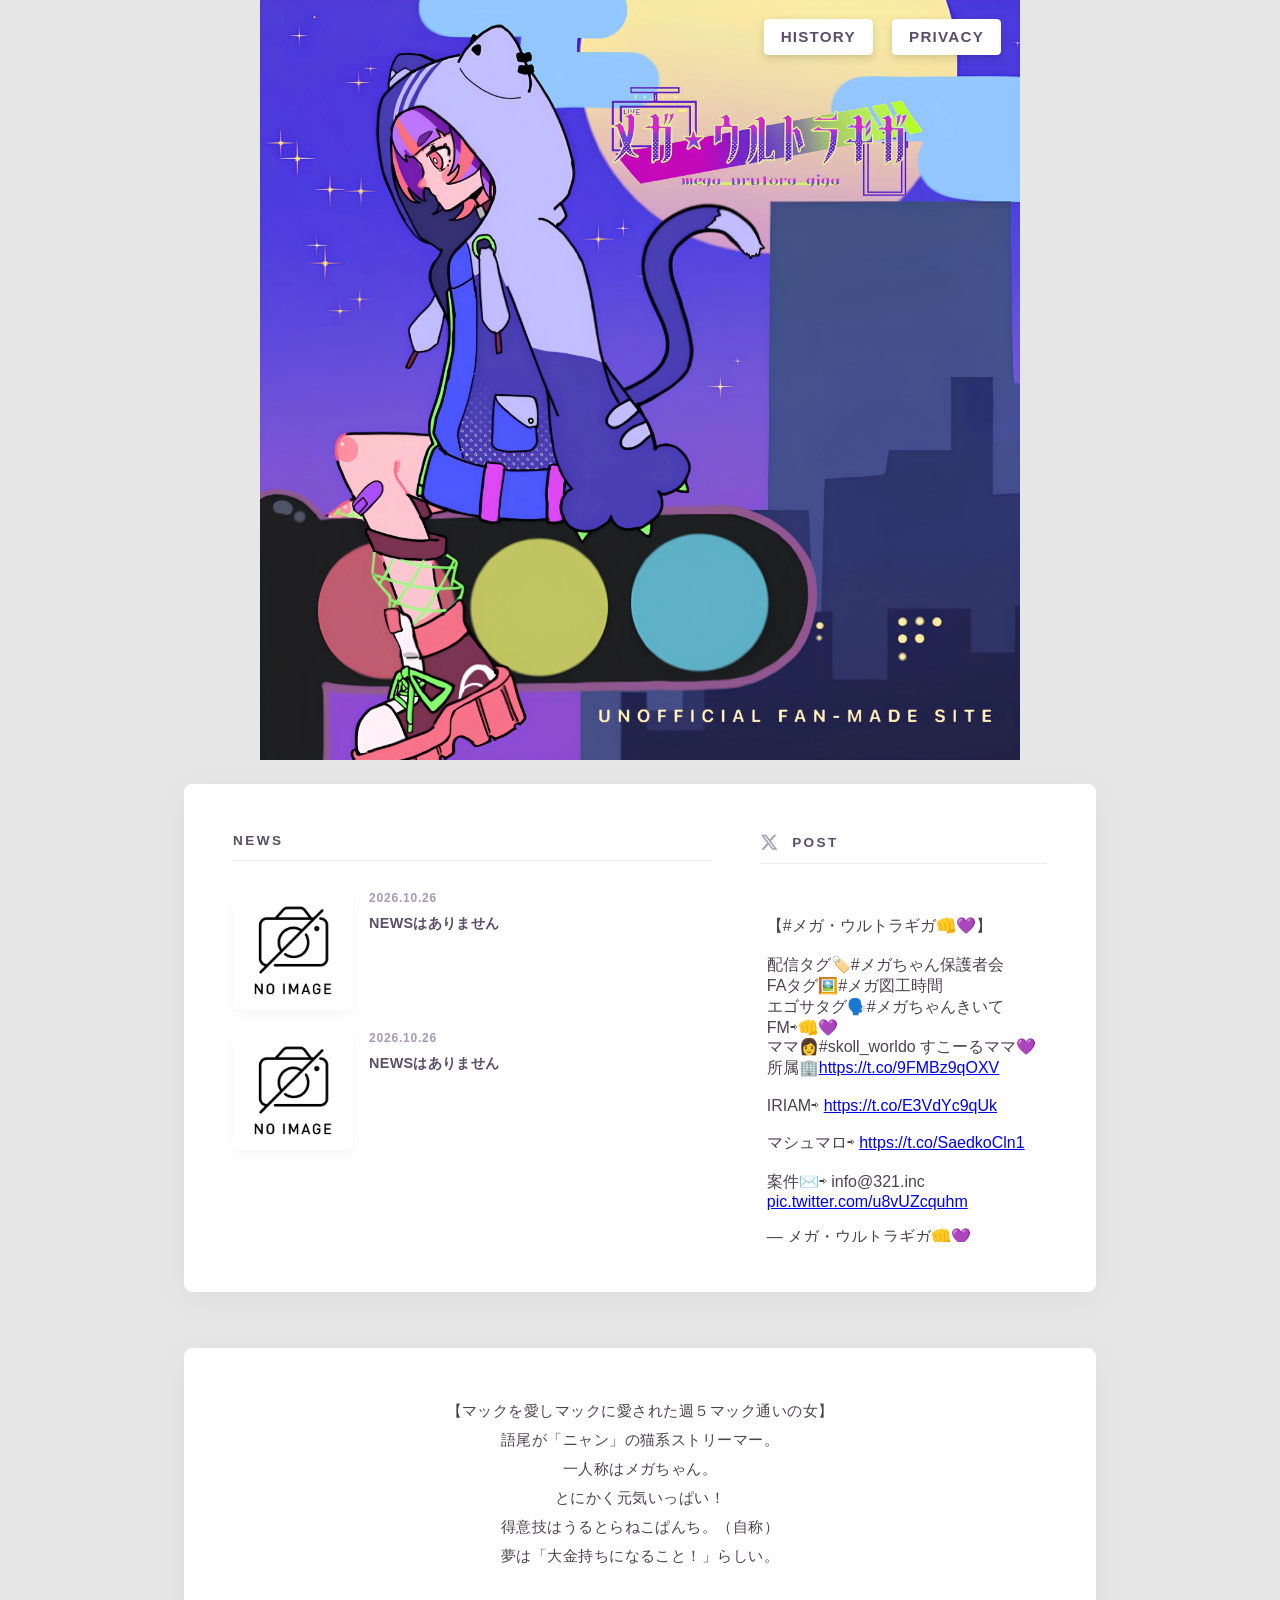
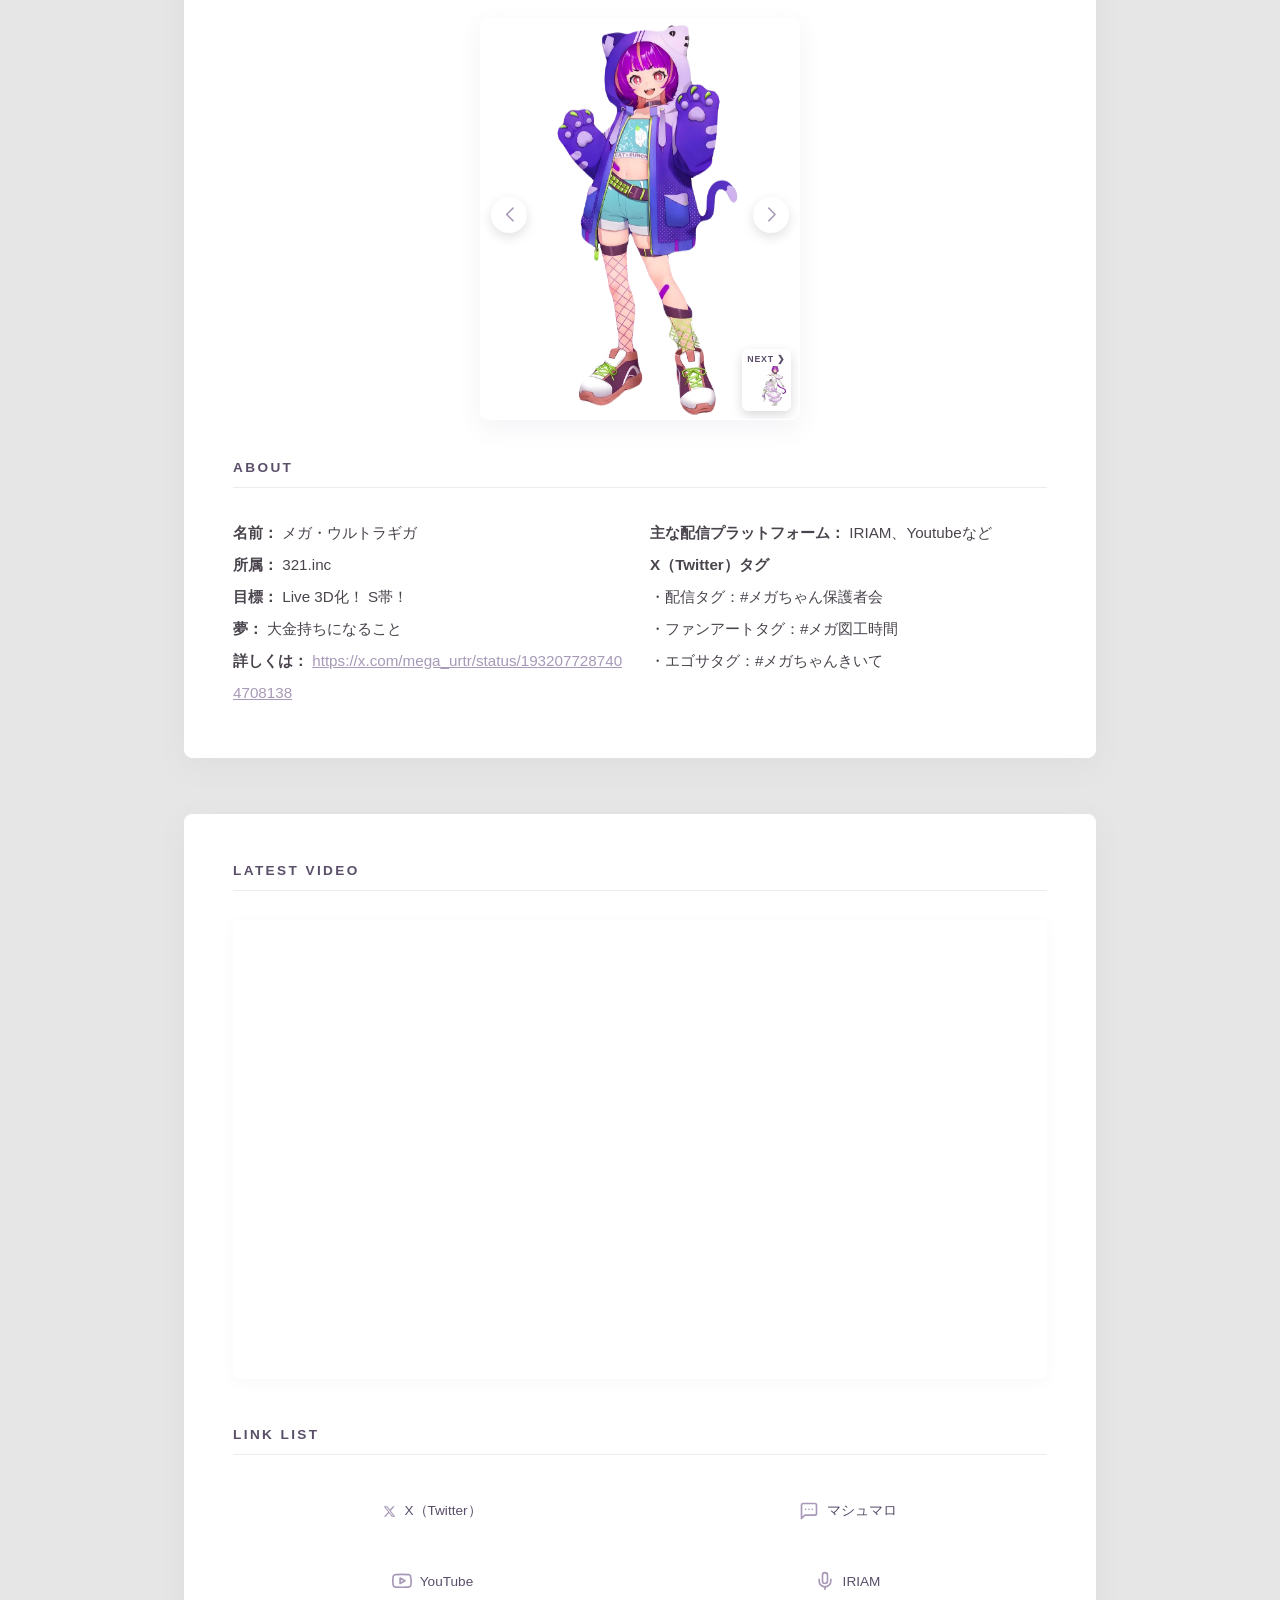
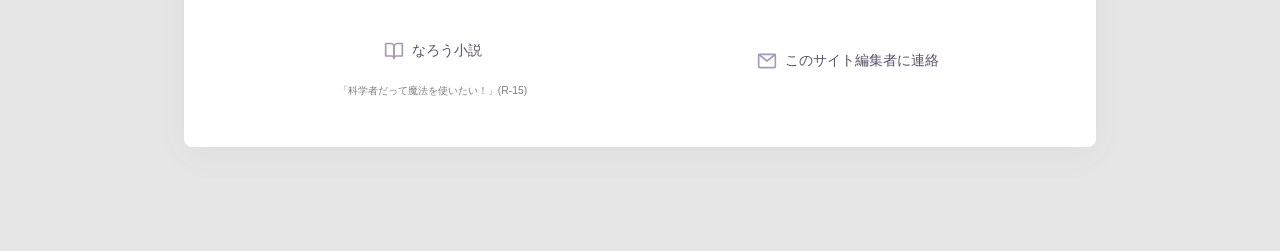
==== index.html @ 994c34c0 "Update index.html" ====
<!DOCTYPE html>
<html lang="ja">
<head>

<!-- Google tag (gtag.js) -->
<script async src="https://www.googletagmanager.com/gtag/js?id=G-DGVKXZB7SV"></script>
<script>
    window.dataLayer = window.dataLayer || [];

    function gtag() {
        dataLayer.push(arguments);
    }

    gtag('js', new Date());
    gtag('config', 'G-DGVKXZB7SV');
</script>


<meta charset="UTF-8">

<meta
    name="viewport"
    content="width=device-width, initial-scale=1.0"
>

    <!-- ==================================================
        超上級SEO・構造化データ最適化版 (JSON-LD)
        ================================================== -->
<script type="application/ld+json">
[
  {
    "@context": "https://schema.org",
    "@type": "WebSite",
    "name": "メガ・ウルトラギガ 非公式ファンサイト",
    "alternateName": ["メガ・ウルトラギガ ファンサイト", "メガちゃんのファンサイト"],
    "url": "https://unofficial-site.github.io/mega-urutora-giga/",
    "inLanguage": "ja",
    "dateModified": "2026-10-25T00:00:00+09:00",
    "publisher": {
      "@type": "Person",
      "name": "Koqi",
      "url": "https://x.com/Koqi_otaku"
    },
    "about": {
      "@type": "Person",
      "name": "メガ・ウルトラギガ",
      "alternateName": ["メガちゃん"],
      "sameAs": [
        "https://x.com/mega_urtr",
        "https://youtube.com/channel/UC4F7X1pAmS4yFlzOYG5G-zA",
        "https://web.iriam.app/s/user/nYLgaO6rNQ?uuid=8b06e517"
      ]
    }
  },
  {
    "@context": "https://schema.org",
    "@type": "Person",
    "name": "メガ・ウルトラギガ",
    "alternateName": ["メガちゃん"],
    "url": "https://web.iriam.app/s/user/nYLgaO6rNQ?uuid=8b06e517",
    "sameAs": [
      "https://x.com/mega_urtr",
      "https://youtube.com/channel/UC4F7X1pAmS4yFlzOYG5G-zA"
    ],
    "description": "321.inc所属の配信者。猫系ストリーマー。Live3D化・S帯昇格を目指している。",
    "image": "https://unofficial-site.github.io/mega-urutora-giga/rogo.webp"
  },
  {
    "@context": "https://schema.org",
    "@type": "BreadcrumbList",
    "itemListElement": [
      {
        "@type": "ListItem",
        "position": 1,
        "name": "ホーム",
        "item": "https://unofficial-site.github.io/mega-urutora-giga/"
      }
    ]
  }
]
</script>
    

<title>メガ・ウルトラギガ | 非公式ファンサイト</title>


<meta
    name="description"
    content="321.inc所属の配信者メガ・ウルトラギガの非公式ファンサイト。最新のNEWS配信情報や、IRIAM・YouTubeでの活動リンク、プロフィール、なろう小説「科学者だって魔法を使いたい！」まで網羅してご紹介しています。"
>

<meta
    name="keywords"
    content="メガ・ウルトラギガ,メガウルトラギガ,ファンサイト,非公式,サイト,メガちゃん,321.inc,IRIAM,イリアム,配信プラットフォーム,配信者,ストリーマー,ライバー,猫系ストリーマー,Live3D,S帯,うるとらねこぱんち,大金持ち,科学者だって魔法を使いたい,@mega_urtr"
>

<meta
    name="robots"
    content="index, follow, max-image-preview:large, max-snippet:-1, max-video-preview:-1"
>

<meta
    name="googlebot"
    content="index, follow"
>


<!-- Canonical -->
<link
    rel="canonical"
    href="https://unofficial-site.github.io/mega-urutora-giga/"
>


<!-- ==================================================
    OGP
    ================================================== -->

<meta
    property="og:locale"
    content="ja_JP"
>

<meta
    property="og:title"
    content="メガ・ウルトラギガ | 非公式ファンサイト"
>

<meta
    property="og:description"
    content="321.inc所属「メガ・ウルトラギガ」の配信情報、NEWS、活動リンクや最新情報をまとめたファン運営サイト。"
>

<meta
    property="og:type"
    content="website"
>

<meta
    property="og:url"
    content="https://unofficial-site.github.io/mega-urutora-giga/"
>

<meta
    property="og:image"
    content="https://unofficial-site.github.io/mega-urutora-giga/ogp.jpg"
>

<meta
    property="og:image:width"
    content="1200"
>

<meta
    property="og:image:height"
    content="630"
>

<meta
    property="og:site_name"
    content="非公式ファンサイト"
>

<meta
    name="twitter:card"
    content="summary_large_image"
>

<meta
    name="twitter:title"
    content="メガ・ウルトラギガ | 非公式ファンサイト"
>

<meta
    name="twitter:description"
    content="321.inc所属「メガ・ウルトラギガ」の配信情報、NEWS、活動リンクや最新情報をまとめたファン運営サイト。"
>

<meta
    name="twitter:image"
    content="https://unofficial-site.github.io/mega-urutora-giga/ogp.jpg"
>


<!-- ==================================================
    Preload & Icons (Performance Optimized)
    ================================================== -->
<link rel="preconnect" href="https://cdn.jsdelivr.net" crossorigin>
<link rel="preconnect" href="https://platform.x.com" crossorigin>

<link
    rel="preload"
    href="rogo.webp"
    as="image"
    type="image/webp"
    fetchpriority="high"
>

<link
    rel="preload"
    href="icon.webp"
    as="image"
    type="image/webp"
>

<!-- ファビコン設定 -->
<link
    rel="shortcut icon"
    href="favicon.ico"
>
<link
    rel="icon"
    href="favicon.ico"
    sizes="16x16 24x24 32x32 48x48 64x64 128x128 256x256"
>

<link
    rel="icon"
    href="icon.webp"
    type="image/webp"
>

<link
    rel="apple-touch-icon"
    href="icon.webp"
>


<!-- Google Search Console -->
<meta
    name="google-site-verification"
    content="7MxA5Exx1B6mz935gEzxfy4RJB5nAqWCUmW6hw_3FiU"
>


<!-- ==================================================
    Swiper CSS
    ================================================== -->

<link
    rel="stylesheet"
    href="https://cdn.jsdelivr.net/npm/swiper@11/swiper-bundle.min.css"
>


<!-- ==================================================
    独自CSS
    ================================================== -->

<link
    rel="stylesheet"
    href="style.css"
>

<!-- 視覚的には非表示にしつつSEOの評価を受け取るためのh1用スタイル -->
<style>
.visually-hidden {
    position: absolute !important;
    width: 1px !important;
    height: 1px !important;
    padding: 0 !important;
    margin: -1px !important;
    overflow: hidden !important;
    clip: rect(0, 0, 0, 0) !important;
    white-space: nowrap !important;
    border: 0 !important;
}
</style>

</head>


<body>

<!-- 視覚的にはデザインを変えず、検索エンジンにキーワードとサイト名を伝えるための最強h1 -->
<h1 class="visually-hidden">メガ・ウルトラギガ</h1>


<!-- ==================================================
    HEADER / TOP IMAGE
    ================================================== -->

<header class="top-header fade-in-element delay-1">

    <img
        src="joubu.webp"
        alt="メガ・ウルトラギガ"
        class="top-image"
        width="1"
        height="1"
        fetchpriority="high"
    >


    <!-- ==================================================
         HISTORY / PRIVACY BUTTONS
         ================================================== -->

    <a
        href="sabu.html"
        class="history-link nav-btn"
    >
        HISTORY
    </a>

    <a
        href="privacy.html"
        class="privacy-link nav-btn"
    >
        PRIVACY
    </a>

</header>


<!-- ==================================================
    MAIN
    ================================================== -->

<main class="container">


    <!-- ==================================================
         NEWS / X POST
         ================================================== -->

    <section
        class="section-block fade-in-element delay-2"
    >

        <div class="news-area-grid">


            <!-- ==================================================
                 NEWS
                 ================================================== -->

            <div class="news-column">

                <h2>
                    NEWS
                </h2>


                <!-- news.html がここに読み込まれる -->

                <div id="news-container"></div>

            </div>


            <!-- ==================================================
                 X POST
                 ================================================== -->

            <div class="x-column">

                <h2>

                    <svg
                        class="x-logo"
                        viewBox="0 0 24 24"
                        style="
                            width:1.15rem;
                            height:1.15rem;
                            vertical-align:text-bottom;
                            margin-right:4px;
                        "
                    >

                        <path
                            d="M18.244 2.25h3.308l-7.227 8.26 8.502 11.24H16.17l-5.214-6.817L4.99 21.75H1.68l7.73-8.835L1.254 2.25H8.08l4.713 6.231zm-1.161 17.52h1.833L7.084 4.126H5.117z"
                        />

                    </svg>

                    POST

                </h2>


                <div class="x-widget-wrapper">

                    <!-- ==================================================
                         メガ・ウルトラギガ固定ツイート
                         2025年6月9日
                         ================================================== -->

                    <blockquote class="twitter-tweet">
                        <p lang="ja" dir="ltr">【#メガ・ウルトラギガ👊💜】<br><br>
                        配信タグ🏷️#メガちゃん保護者会<br>
                        FAタグ🖼️#メガ図工時間<br>
                        エゴサタグ🗣️#メガちゃんきいて<br>
                        FM⇨👊💜<br>
                        ママ👩#skoll_worldo  すこーるママ💜<br>
                        所属🏢<a href="https://t.co/9FMBz9qOXV">https://t.co/9FMBz9qOXV</a><br><br>
                        IRIAM⇨ <a href="https://t.co/E3VdYc9qUk">https://t.co/E3VdYc9qUk</a><br><br>
                        マシュマロ⇨ <a href="https://t.co/SaedkoCln1">https://t.co/SaedkoCln1</a><br><br>
                        案件✉️⇨ info@321.inc <a href="https://t.co/u8vUZcquhm">pic.twitter.com/u8vUZcquhm</a></p>
                        &mdash; メガ・ウルトラギガ👊💜 (@mega_urtr) 
                        <a href="https://x.com/mega_urtr/status/1932077287404708138?ref_src=twsrc%5Etfw">June 9, 2025</a>
                    </blockquote>

                </div>

            </div>

        </div>

    </section>


    <!-- ==================================================
         ABOUT / GALLERY
         ================================================== -->

    <section
        class="section-block fade-in-element delay-3"
    >


        <div class="profile-box">

            【マックを愛しマックに愛された週５マック通いの女】<br>

            語尾が「ニャン」の猫系ストリーマー。<br>

            一人称はメガちゃん。<br>

            とにかく元気いっぱい！<br>

            得意技はうるとらねこぱんち。（自称）<br>

            夢は「大金持ちになること！」らしい。

        </div>


        <!-- ==================================================
             Gallery
             ================================================== -->

        <div class="gallery-container">


            <div class="swiper gallery-swiper">


                <div class="swiper-wrapper">

                    <div class="swiper-slide">

                        <img
                            src="S25.webp"
                            alt="メガ・ウルトラギガ、衣装1"
                            width="1510"
                            height="2777"
                            loading="lazy"
                        >

                    </div>


                    <div class="swiper-slide">

                        <img
                            src="S26.webp"
                            alt="メガ・ウルトラギガ、衣装2"
                            width="1510"
                            height="2777"
                            loading="lazy"
                        >

                    </div>


                    <div class="swiper-slide">

                        <img
                            src="S27.webp"
                            alt="メガ・ウルトラギガ、衣装3"
                            width="1510"
                            height="2777"
                            loading="lazy"
                        >

                    </div>


                    <div class="swiper-slide">

                        <img
                            src="S28.webp"
                            alt="メガ・ウルトラギガ、衣装4"
                            width="1510"
                            height="2777"
                            loading="lazy"
                        >

                    </div>


                </div>


                <div class="swiper-button-next"></div>

                <div class="swiper-button-prev"></div>


            </div>


            <!-- ==================================================
                 NEXT PREVIEW
                 ================================================== -->

            <div
                class="next-preview-box"
                id="nextPreviewBox"
            >

                <span class="next-preview-badge">
                    NEXT ❯
                </span>


                <img
                    src="S25.webp"
                    alt="次の画像プレビュー"
                    class="next-preview-thumb"
                    id="nextPreviewThumb"
                >

            </div>


        </div>


        <!-- ==================================================
             ABOUT
             ================================================== -->

        <h2 class="mt-0">
            ABOUT
        </h2>


        <!-- 左右に分けたレイアウト（インラインスタイルやHTMLの構造のみで分割） -->
        <div style="display: flex; gap: 20px; flex-wrap: wrap;">

            <!-- 左側：既存の項目 -->
            <div style="flex: 1; min-width: 250px;">
                <ul class="info-list">

                    <li>
                        <strong>名前：</strong>
                        メガ・ウルトラギガ
                    </li>


                    <li>
                        <strong>所属：</strong>
                        321.inc
                    </li>


                    <li>
                        <strong>目標：</strong>
                        Live 3D化！ S帯！
                    </li>


                    <li>
                        <strong>夢：</strong>
                        大金持ちになること
                    </li>


                    <li>

                        <strong>詳しくは：</strong>

                        <a
                            href="https://x.com/mega_urtr/status/1932077287404708138"
                            target="_blank"
                            rel="noopener noreferrer external"
                            style="
                                color: var(--primary);
                                text-decoration: underline;
                                word-break: break-all;
                            "
                        >
                            https://x.com/mega_urtr/status/1932077287404708138
                        </a>

                    </li>

                </ul>
            </div>

            <!-- 右側：新たに追加した項目 -->
            <div style="flex: 1; min-width: 250px;">
                <ul class="info-list">

                    <li>
                        <strong>主な配信プラットフォーム：</strong>
                        IRIAM、Youtubeなど
                    </li>

                    <li>
                        <strong>X（Twitter）タグ</strong>
                        <br>
                        ・配信タグ：#メガちゃん保護者会<br>
                        ・ファンアートタグ：#メガ図工時間<br>
                        ・エゴサタグ：#メガちゃんきいて
                    </li>

                </ul>
            </div>

        </div>


    </section>


    <!-- ==================================================
         VIDEO / LINKS
         ================================================== -->

    <section
        class="section-block fade-in-element delay-4"
    >


        <!-- ==================================================
             LATEST VIDEO
             ================================================== -->

        <h2 class="mt-0">
            LATEST VIDEO
        </h2>


        <div class="video-wrapper">

            <iframe
                src="https://www.youtube.com/embed?listType=playlist&list=UU4F7X1pAmS4yFlzOYG5G-zA"
                title="メガ・ウルトラギガ YouTube最新動画再生リスト"
                loading="lazy"
                allowfullscreen
            ></iframe>

        </div>


        <!-- ==================================================
             LINK LIST
             ================================================== -->

        <h2>
            LINK LIST
        </h2>


        <div class="btn-grid">


            <!-- ==================================================
                 X
                 ================================================== -->

            <a
                href="https://x.com/mega_urtr?s=21"
                class="btn"
                target="_blank"
                rel="noopener noreferrer external"
            >

                <svg
                    class="x-logo"
                    viewBox="0 0 24 24"
                >

                    <path
                        d="M18.244 2.25h3.308l-7.227 8.26 8.502 11.24H16.17l-5.214-6.817L4.99 21.75H1.68l7.73-8.835L1.254 2.25H8.08l4.713 6.231zm-1.161 17.52h1.833L7.084 4.126H5.117z"
                    />

                </svg>

                <span>
                    X（Twitter）
                </span>

            </a>


            <!-- ==================================================
                 マシュマロ
                 ================================================== -->

            <a
                href="https://marshmallow-qa.com/5freahjnhczgfdw"
                class="btn"
                target="_blank"
                rel="noopener noreferrer external"
            >

                <svg
                    class="icon-svg"
                    viewBox="0 0 24 24"
                    fill="none"
                    stroke-width="2"
                    stroke-linecap="round"
                    stroke-linejoin="round"
                >

                    <path
                        d="M21 15a2 2 0 0 1-2 2H7l-4 4V5a2 2 0 0 1 2-2h14a2 2 0 0 1 2 2z"
                    />

                    <path d="M8 10h.01"/>
                    <path d="M12 10h.01"/>
                    <path d="M16 10h.01"/>

                </svg>

                <span>
                    マシュマロ
                </span>

            </a>


            <!-- ==================================================
                 YouTube
                 ================================================== -->

            <a
                href="https://youtube.com/channel/UC4F7X1pAmS4yFlzOYG5G-zA?si=Ollak-W28GMutQhp"
                class="btn"
                target="_blank"
                rel="noopener noreferrer external"
            >

                <svg
                    class="icon-svg"
                    viewBox="0 0 24 24"
                    fill="none"
                    stroke="currentColor"
                    stroke-width="2"
                    stroke-linecap="round"
                    stroke-linejoin="round"
                >

                    <path
                        d="M22.54 6.42a2.78 2.78 0 0 0-1.94-2C18.88 4 12 4 12 4s-6.88 0-8.6.46a2.78 2.78 0 0 0-1.94 2A29 29 0 0 0 1 11.75a29 29 0 0 0 .46 5.33 2.78 2.78 0 0 0 1.94 2c1.72.46 8.6.46 8.6.46s6.88 0 8.6-.46a2.78 2.78 0 0 0 1.94-2 29 29 0 0 0 .46-5.33 29 29 0 0 0-.86-5.33z"
                    />

                    <polygon
                        points="9.75 8.48 15.5 11.75 9.75 15.02"
                    />

                </svg>

                <span>
                    YouTube
                </span>

            </a>


            <!-- ==================================================
                 IRIAM
                 ================================================== -->

            <a
                href="https://web.iriam.app/s/user/nYLgaO6rNQ?uuid=8b06e517"
                class="btn"
                target="_blank"
                rel="noopener noreferrer external"
            >

                <svg
                    class="icon-svg"
                    viewBox="0 0 24 24"
                    fill="none"
                    stroke-width="2"
                    stroke-linecap="round"
                    stroke-linejoin="round"
                >

                    <path
                        d="M12 2a3 3 0 0 0-3 3v7a3 3 0 0 0 6 0V5a3 3 0 0 0-3-3Z"
                    />

                    <path
                        d="M19 10v2a7 7 0 0 1-14 0v-2"
                    />

                    <line
                        x1="12"
                        y1="19"
                        x2="12"
                        y2="22"
                    />

                </svg>

                <span>
                    IRIAM
                </span>

            </a>


            <!-- ==================================================
                 なろう小説
                 ================================================== -->

            <div class="btn-wrapper">

                <a
                    href="https://ncode.syosetu.com/n4943kq/"
                    class="btn"
                    target="_blank"
                    rel="noopener noreferrer external"
                >

                    <svg
                        class="icon-svg"
                        viewBox="0 0 24 24"
                        fill="none"
                        stroke-width="2"
                        stroke-linecap="round"
                        stroke-linejoin="round"
                    >

                        <path
                            d="M2 3h6a4 4 0 0 1 4 4v14a3 3 0 0 0-3-3H2z"
                        />

                        <path
                            d="M22 3h-6a4 4 0 0 0-4 4v14a3 3 0 0 1 3-3h7z"
                        />

                    </svg>

                    <span>
                        なろう小説
                    </span>

                </a>


                <div class="novel-info">
                    「科学者だって魔法を使いたい！」(R-15)
                </div>

            </div>


            <!-- ==================================================
                 CONTACT
                 ================================================== -->

            <a
                href="https://forms.gle/9zrAg8KVikACmqfP9"
                class="btn"
                target="_blank"
                rel="noopener noreferrer external"
            >

                <svg
                    class="icon-svg"
                    viewBox="0 0 24 24"
                    fill="none"
                    stroke-width="2"
                    stroke-linecap="round"
                    stroke-linejoin="round"
                >

                    <rect
                        x="2"
                        y="4"
                        width="20"
                        height="16"
                        rx="2"
                    />

                    <path
                        d="m2 4 10 8 10-8"
                    />

                </svg>

                <span>
                    このサイト編集者に連絡
                </span>

            </a>

        </div>


    </section>


</main>


<!-- ==================================================
     External JavaScript
     ================================================== -->


<!-- X Widget -->

<script
    async
    src="https://platform.x.com/widgets.js"
    charset="utf-8"
></script>


<!-- Swiper -->

<script
    src="https://cdn.jsdelivr.net/npm/swiper@11/swiper-bundle.min.js"
></script>


<!-- 独自JavaScript -->

<script src="main.js"></script>


</body>
</html>
---- style.css ----
/* =========================================================
   Base
   ========================================================= */

:root {
    --primary: #A799B7;
    --dark: #5A4E69;
    --accent: #E8E2EE;
    --text: #4A444D;

    /* Card */
    --glass-bg: #FFFFFF;
    --glass-border: #FFFFFF;
}


/* =========================================================
   Reset / Box sizing
   ========================================================= */

*,
*::before,
*::after {
    box-sizing: border-box;
}


html {
    margin: 0;
    padding: 0;
    scroll-behavior: smooth;
}


body {
    margin: 0;
    padding: 0;
}


/* =========================================================
   Accessibility / Visually Hidden (SEO用h1非表示クラス)
   ========================================================= */

.visually-hidden {
    position: absolute !important;
    width: 1px !important;
    height: 1px !important;
    padding: 0 !important;
    margin: -1px !important;
    overflow: hidden !important;
    clip: rect(0, 0, 0, 0) !important;
    white-space: nowrap !important;
    border: 0 !important;
}


/* =========================================================
   Background
   ========================================================= */

body {

    font-family:
        -apple-system,
        BlinkMacSystemFont,
        "Segoe UI",
        Roboto,
        "Helvetica Neue",
        Arial,
        "Hiragino Kaku Gothic ProN",
        "Hiragino Sans",
        sans-serif;

    color: var(--text);

    overflow-x: hidden;

    -webkit-font-smoothing: antialiased;

    background: #E6E6E6;
}


/* =========================================================
   TOP HEADER & NAV BUTTONS 
   (joubu.webp画像内の右上：上19px・右19px、ボタン間19px)
   ========================================================= */

.top-header {
    position: relative;
    width: 100%;
    margin: 0;
    padding: 0;
    background: transparent;
    text-align: center;
    line-height: 0;
}

/* ヘッダー画像 (joubu.webp) */
.top-image {
    display: block;
    width: 100%;
    max-width: 760px;
    aspect-ratio: 1 / 1;
    height: auto;
    margin: 0 auto;
    padding: 0;
    object-fit: cover;
    border: none;
    border-radius: 0;
    box-shadow: none;
    background: transparent;
}

/* 共通長方形ボタン（白背景） */
.nav-btn {
    position: absolute;
    top: 19px; /* 画像の上端から19px */
    z-index: 10;
    
    display: inline-flex;
    align-items: center;
    justify-content: center;

    background-color: #FFFFFF;
    color: var(--dark);

    /* 上下 8px、左右 16px */
    padding: 8px 16px; 
    line-height: 1.2;

    border-radius: 4px;
    border: 1px solid #FFFFFF;

    text-decoration: none;
    font-size: clamp(0.75rem, 1.5vw, 0.95rem);
    font-weight: 700;
    letter-spacing: 0.08em;

    box-shadow: 0 3px 8px rgba(0, 0, 0, 0.15);
    transition: all 0.2s ease;
}

/* PRIVACYボタン（joubu.webpの右端から19px） */
.privacy-link {
    right: calc(50% - 380px + 19px);
    left: auto;
    transform: none;
}

/* HISTORYボタン（PRIVACYの左側に隙間19pxで配置） */
.history-link {
    right: calc(50% - 380px + 19px);
    left: auto;
    transform: translateX(calc(-100% - 19px));
}

.nav-btn:hover {
    background-color: #F8F7F6;
    border-color: var(--primary);
    box-shadow: 0 5px 12px rgba(0, 0, 0, 0.2);
}

.privacy-link:hover {
    transform: translateY(-2px) scale(1.03);
}

.history-link:hover {
    transform: translateX(calc(-100% - 19px)) translateY(-2px) scale(1.03);
}


/* =========================================================
   Fade Animation
   ========================================================= */

@keyframes fadeInUp {

    from {
        opacity: 0;
        transform: translateY(15px);
    }

    to {
        opacity: 1;
        transform: translateY(0);
    }

}


.fade-in-element {

    opacity: 0;

    animation:
        fadeInUp
        0.8s
        cubic-bezier(0.16, 1, 0.3, 1)
        forwards;
}


.delay-1 {
    animation-delay: 0.1s;
}


.delay-2 {
    animation-delay: 0.2s;
}


.delay-3 {
    animation-delay: 0.3s;
}


.delay-4 {
    animation-delay: 0.4s;
}


/* =========================================================
   Floating / Image Effects
   ========================================================= */

@keyframes floatingEffect {

    0% {
        transform: translateY(0);
    }

    50% {
        transform: translateY(-8px);
    }

    100% {
        transform: translateY(0);
    }

}


.floating {

    display: block;

    animation:
        floatingEffect
        6s
        ease-in-out
        infinite;
}


.rotate-left img {
    transform: rotate(-2.5deg);
}


.rotate-right img {
    transform: rotate(2deg);
}


.image-box img,
.bottom-image-box img {

    transition:
        transform 0.5s cubic-bezier(0.16, 1, 0.3, 1),
        box-shadow 0.5s cubic-bezier(0.16, 1, 0.3, 1);

    will-change: transform;
}


.image-box.rotate-left:hover img {

    transform:
        scale(1.02)
        rotate(0deg);

    box-shadow:
        0 14px 28px rgba(109, 94, 125, 0.12),
        0 3px 8px rgba(0, 0, 0, 0.04);
}


.image-box.rotate-right:hover img {

    transform:
        scale(1.02)
        rotate(0deg);

    box-shadow:
        0 14px 28px rgba(109, 94, 125, 0.12),
        0 3px 8px rgba(0, 0, 0, 0.04);
}


/* =========================================================
   Main Container
   ========================================================= */

.container {

    width: 100%;

    max-width: 960px;

    margin: 0 auto;

    padding:
        1.5rem
        1.5rem
        3rem;
}


/* =========================================================
   Section
   ========================================================= */

.section-block {

    background: #FFFFFF;

    padding: 3rem;

    margin-bottom: 3.5rem;

    border-radius: 8px;

    border:
        1px solid
        #FFFFFF;

    box-shadow:
        0 8px 32px
        rgba(109, 94, 125, 0.06);
}


.mt-0 {
    margin-top: 0 !important;
}


/* =========================================================
   Icons
   ========================================================= */

.icon-svg {

    width: 1.25rem;

    height: 1.25rem;

    stroke:
        var(--primary);

    vertical-align:
        text-bottom;

    flex-shrink: 0;
}


/* =========================================================
   NEWS / X POST
   ========================================================= */

.news-area-grid {

    display: grid;

    grid-template-columns:
        minmax(0, 1.25fr)
        minmax(0, 0.75fr);

    gap: 3rem;

    align-items: start;

    width: 100%;
}


.news-column,
.x-column {

    display: flex;

    flex-direction: column;

    min-width: 0;

    width: 100%;
}


/* =========================================================
   NEWS / POST Heading
   ========================================================= */

.news-column h2,
.x-column h2 {

    margin-top: 0;

    margin-bottom: 1.8rem;
}


/* =========================================================
   NEWS Container
   ========================================================= */

#news-container {

    width: 100%;

    min-width: 0;
}


.news-list {

    width: 100%;

    display: flex;

    flex-direction: column;

    gap: 20px;

    margin: 0;

    padding: 0;
}


/* =========================================================
   NEWS Box
   ========================================================= */

.news-box {

    display: grid;

    grid-template-columns:
        120px
        minmax(0, 1fr);

    column-gap: 16px;

    align-items: start;

    width: 100%;

    min-width: 0;

    margin: 0;

    padding: 0;
}


/* =========================================================
   NEWS Image
   ========================================================= */

.news-image,
.newsss-image {

    width: 120px;

    min-width: 120px;

    margin: 0;

    padding: 0;

    display: block;
}


.news-image img,
.newsss-image img {

    display: block;

    width: 120px;

    height: 120px;

    object-fit: cover;

    border-radius: 6px;

    border:
        1px solid
        #FFFFFF;

    background:
        #FFFFFF;

    box-shadow:
        0 4px 12px
        rgba(109, 94, 125, 0.06);
}


/* =========================================================
   NEWS Content
   ========================================================= */

.news-content {

    min-width: 0;

    width: 100%;

    margin: 0;

    padding: 0;
}


/* =========================================================
   NEWS Date
   ========================================================= */

.news-date {

    display: block;

    margin:
        0
        0
        5px;

    padding: 0;

    font-size: 0.75rem;

    line-height: 1.4;

    color:
        var(--primary);

    font-weight: 600;

    letter-spacing: 0.05rem;
}


/* =========================================================
   NEWS Title
   ========================================================= */

.news-title {

    margin:
        0
        0
        8px;

    padding: 0;

    border: 0;

    font-size: 0.9rem;

    line-height: 1.6;

    color:
        var(--dark);

    font-weight: 700;

    letter-spacing: 0.02rem;
}


/* =========================================================
   NEWS Text
   ========================================================= */

.news-text {

    margin: 0;

    padding: 0;

    font-size: 0.8rem;

    line-height: 1.7;

    color:
        var(--text);

    overflow-wrap: anywhere;
}


/* =========================================================
   NEWS Error
   ========================================================= */

.news-load-error {

    width: 100%;

    padding: 1rem;

    text-align: center;

    font-size: 0.8rem;

    color:
        var(--text);

    background:
        #FFFFFF;

    border:
        1px solid
        #FFFFFF;

    border-radius: 6px;
}


/* =========================================================
   X Widget
   ========================================================= */

.x-widget-wrapper {

    width: 100%;

    min-width: 0;

    box-sizing: border-box;

    background:
        #FFFFFF;

    border-radius: 6px;

    border:
        1px solid
        #FFFFFF;

    padding: 6px;

    max-height: 350px;

    overflow-y: auto;

    overflow-x: hidden;
}


.x-widget-wrapper::-webkit-scrollbar {
    width: 6px;
}


.x-widget-wrapper::-webkit-scrollbar-track {
    background: transparent;
}


.x-widget-wrapper::-webkit-scrollbar-thumb {

    background:
        rgba(167, 153, 183, 0.5);

    border-radius: 3px;
}


.x-widget-wrapper .twitter-tweet {

    margin:
        0
        auto !important;

    max-width:
        100% !important;
}


/* =========================================================
   X Logo
   ========================================================= */

.x-logo {

    width: 13px;

    height: 13px;

    fill:
        var(--primary);
}


/* =========================================================
   Profile
   ========================================================= */

.profile-box {

    color:
        var(--text);

    font-size: 0.95rem;

    line-height: 1.9;

    letter-spacing: 0.03rem;

    margin-bottom: 3rem;

    text-align: center;
}


/* =========================================================
   General Images
   ========================================================= */

.image-box {

    text-align: center;

    margin: 3rem 0;
}


.image-box img {

    width: 100%;

    max-width: 480px;

    height: auto;

    aspect-ratio: 16 / 9;

    object-fit: cover;

    border:
        1px solid
        #FFFFFF;

    padding: 12px;

    background:
        #FFFFFF;

    border-radius: 4px;

    box-sizing: border-box;

    box-shadow:
        0 8px 24px
        rgba(109, 94, 125, 0.08);
}


/* =========================================================
   Headings
   ========================================================= */

h2 {

    font-size: 0.85rem;

    color:
        var(--dark);

    border-bottom:
        1px solid
        rgba(167, 153, 183, 0.2);

    padding-bottom: 12px;

    margin:
        3rem
        0
        1.8rem;

    letter-spacing: 0.15rem;

    font-weight: 700;

    display: flex;

    align-items: center;

    gap: 10px;
}


.news-column h2,
.x-column h2 {

    margin-top: 0;
}


/* =========================================================
   Info
   ========================================================= */

.info-list {

    font-size: 0.95rem;

    line-height: 2.1;

    margin: 0 auto;

    padding: 0;

    list-style: none;

    text-align: left;

    max-width: 400px;
}


/* =========================================================
   Video
   ========================================================= */

.video-wrapper {

    position: relative;

    padding-bottom: 56.25%;

    height: 0;

    overflow: hidden;

    border-radius: 6px;

    border:
        1px solid
        #FFFFFF;

    margin:
        1.5rem
        0
        3rem;

    box-shadow:
        0 4px 16px
        rgba(109, 94, 125, 0.04);

    background:
        #FFFFFF;
}


.video-wrapper iframe {

    position: absolute;

    top: 0;
    left: 0;

    width: 100%;
    height: 100%;

    border: none;
}


/* =========================================================
   Link Buttons
   ========================================================= */

.btn-grid {

    display: grid;

    grid-template-columns:
        1fr
        1fr;

    gap: 16px;

    margin-top: 1.5rem;
}


.btn-wrapper {

    display: flex;

    flex-direction: column;

    gap: 6px;
}


.btn {

    display: flex;

    align-items: center;

    justify-content: center;

    gap: 8px;

    padding:
        16px
        14px;

    border-radius: 6px;

    text-decoration: none;

    font-size: 0.85rem;

    font-weight: 500;

    color:
        var(--dark);

    background:
        #FFFFFF;

    border:
        1px solid
        #FFFFFF;

    transition:
        all 0.2s ease;

    box-sizing: border-box;
}


.btn:hover {

    background:
        #FFFFFF;

    border-color:
        var(--primary);

    transform:
        translateY(-2px);

    box-shadow:
        0 4px 12px
        rgba(109, 94, 125, 0.1);
}


.novel-info {

    font-size: 0.65rem;

    text-align: center;

    color:
        var(--text);

    opacity: 0.7;

    line-height: 1.3;
}


.btn-contact {

    background:
        var(--dark);

    color:
        #FFFFFF;

    border:
        1px solid
        var(--dark);

    grid-column:
        span 2;

    margin-top: 12px;
}


/* =========================================================
   Gallery
   ========================================================= */

.gallery-container {

    position: relative;

    width: 100%;

    max-width: 320px;

    margin:
        0
        auto
        2.5rem;

    border-radius: 8px;

    overflow: hidden;

    border:
        1px solid
        #FFFFFF;

    box-shadow:
        0 8px 24px
        rgba(109, 94, 125, 0.08);

    background:
        #FFFFFF;

    box-sizing: border-box;
}


.gallery-swiper {

    width: 100%;

    height: auto;
}


.gallery-swiper .swiper-slide {

    display: flex;

    align-items: center;

    justify-content: center;

    width: 100%;
}


.gallery-swiper img {

    width: 100%;

    height: auto;

    max-height: 400px;

    object-fit: contain;

    display: block;
}


/* =========================================================
   Swiper Controls
   ========================================================= */

.swiper-button-next,
.swiper-button-prev {

    color:
        var(--primary) !important;

    background:
        #FFFFFF;

    width: 36px !important;

    height: 36px !important;

    border-radius: 50%;

    box-shadow:
        0 4px 12px
        rgba(0, 0, 0, 0.12);
}


.swiper-button-next::after,
.swiper-button-prev::after {

    font-size: 0.9rem !important;

    font-weight: bold;
}


/* =========================================================
   Next Preview
   ========================================================= */

.next-preview-box {

    position: absolute;

    bottom: 8px;

    right: 8px;

    z-index: 10;

    background:
        #FFFFFF;

    padding: 4px;

    border-radius: 6px;

    border:
        1px solid
        #FFFFFF;

    box-shadow:
        0 4px 12px
        rgba(0, 0, 0, 0.15);

    cursor: pointer;

    transition:
        transform 0.2s ease;

    display: flex;

    flex-direction: column;

    align-items: flex-end;
}


.next-preview-box:hover {

    transform:
        scale(1.05);
}


.next-preview-badge {

    font-size: 0.55rem;

    font-weight: 700;

    color:
        var(--dark);

    letter-spacing: 0.05rem;

    margin-bottom: 2px;
}


.next-preview-thumb {

    width: 24px;

    height: 40px;

    object-fit: cover;

    border-radius: 3px;

    display: block;
}


/* =========================================================
   Bottom Image
   ========================================================= */

.bottom-image-box {

    text-align: center;

    margin:
        4rem
        0
        3rem;
}


.bottom-image-box img {

    width: 100%;

    max-width: 320px;

    height: auto;

    aspect-ratio: 16 / 9;

    object-fit: cover;

    border:
        1px solid
        #FFFFFF;

    padding: 12px;

    background:
        #FFFFFF;

    border-radius: 4px;

    box-shadow:
        0 8px 24px
        rgba(109, 94, 125, 0.08);

    transform:
        rotate(-3deg);
}


/* =========================================================
   Footer
   ========================================================= */

.site-footer {

    text-align: center;

    padding:
        4rem
        1.5rem
        3rem;

    font-size: 0.85rem;

    line-height: 1.8;

    color:
        #4A444D;
}


.guideline-card {

    max-width: 680px;

    margin:
        0
        auto
        2.5rem;

    text-align: left;

    background:
        #FFFFFF;

    padding: 2rem;

    border-radius: 8px;

    border:
        1px solid
        #FFFFFF;

    box-shadow:
        0 8px 32px
        rgba(109, 94, 125, 0.04);
}


.guideline-title {

    font-weight: bold;

    margin-bottom: 0.8rem;

    color:
        var(--dark);

    text-align: center;
}


.copyright-sub {

    margin-bottom: 0;

    font-size: 0.8rem;

    color:
        #6D6373;
}


/* =========================================================
   Mobile (768px以下：画像が画面幅いっぱいになった場合)
   ========================================================= */

@media (max-width: 768px) {

    .top-header {
        width: 100%;
        margin: 0;
        padding: 0;
    }

    .top-image {
        width: 100%;
        max-width: none;
        aspect-ratio: 1 / 1;
        height: auto;
        margin: 0;
        padding: 0;
        object-fit: cover;
        border-radius: 0;
        border: none;
        box-shadow: none;
    }

    /* スマホ画面幅の右端から19pxに配置 */
    .privacy-link {
        right: 19px;
    }

    .history-link {
        right: 19px;
        transform: translateX(calc(-100% - 19px));
    }

    .news-area-grid {
        grid-template-columns: 1fr;
        gap: 2.5rem;
    }

    /* スマホでは POST → NEWS */
    .x-column {
        order: 1;
    }

    .news-column {
        order: 2;
    }

    /* NEWS */
    .news-box {
        grid-template-columns:
            90px
            minmax(0, 1fr);
        column-gap: 12px;
    }

    .news-image,
    .newsss-image {
        width: 90px;
        min-width: 90px;
    }

    .news-image img,
    .newsss-image img {
        width: 90px;
        height: 90px;
    }

    .news-title {
        font-size: 0.82rem;
        line-height: 1.55;
    }

    .news-text {
        font-size: 0.75rem;
        line-height: 1.6;
    }

    .news-date {
        font-size: 0.7rem;
    }

    .news-frame {
        height: 430px;
    }

}


/* =========================================================
   Small Mobile (580px以下)
   ========================================================= */

@media (max-width: 580px) {

    .container {
        padding:
            1rem
            1.2rem
            2rem;
    }

    .section-block {
        padding:
            2rem
            1.5rem;
        margin-bottom: 2rem;
    }

    .btn-grid {
        grid-template-columns: 1fr;
    }

    .btn-contact {
        grid-column: span 1;
    }

}


/* =========================================================
   Very Small Mobile (480px以下)
   ========================================================= */

@media (max-width: 480px) {

    .top-image {
        width: 100%;
        max-width: none;
        aspect-ratio: 1 / 1;
        height: auto;
        margin: 0;
        border-radius: 0;
        border: none;
        box-shadow: none;
    }

    .gallery-container {
        max-width: 240px;
    }

    .gallery-swiper img {
        max-height: 300px;
    }

}


/* =========================================================
   Ultra Small Mobile (380px以下)
   ========================================================= */

@media (max-width: 380px) {

    .nav-btn {
        top: 12px;
        padding: 4px 10px;
    }

    .privacy-link {
        right: 12px;
    }

    .history-link {
        right: 12px;
        transform: translateX(calc(-100% - 12px));
    }

    .history-link:hover {
        transform: translateX(calc(-100% - 12px)) translateY(-2px) scale(1.03);
    }

    .news-box {
        grid-template-columns:
            75px
            minmax(0, 1fr);
        column-gap: 10px;
    }

    .news-image,
    .newsss-image {
        width: 75px;
        min-width: 75px;
    }

    .news-image img,
    .newsss-image img {
        width: 75px;
        height: 75px;
    }

    .news-title {
        font-size: 0.78rem;
    }

    .news-text {
        font-size: 0.72rem;
    }

}


/* =========================================================
   Legacy / Include
   ========================================================= */

include-html {
    display: contents;
}
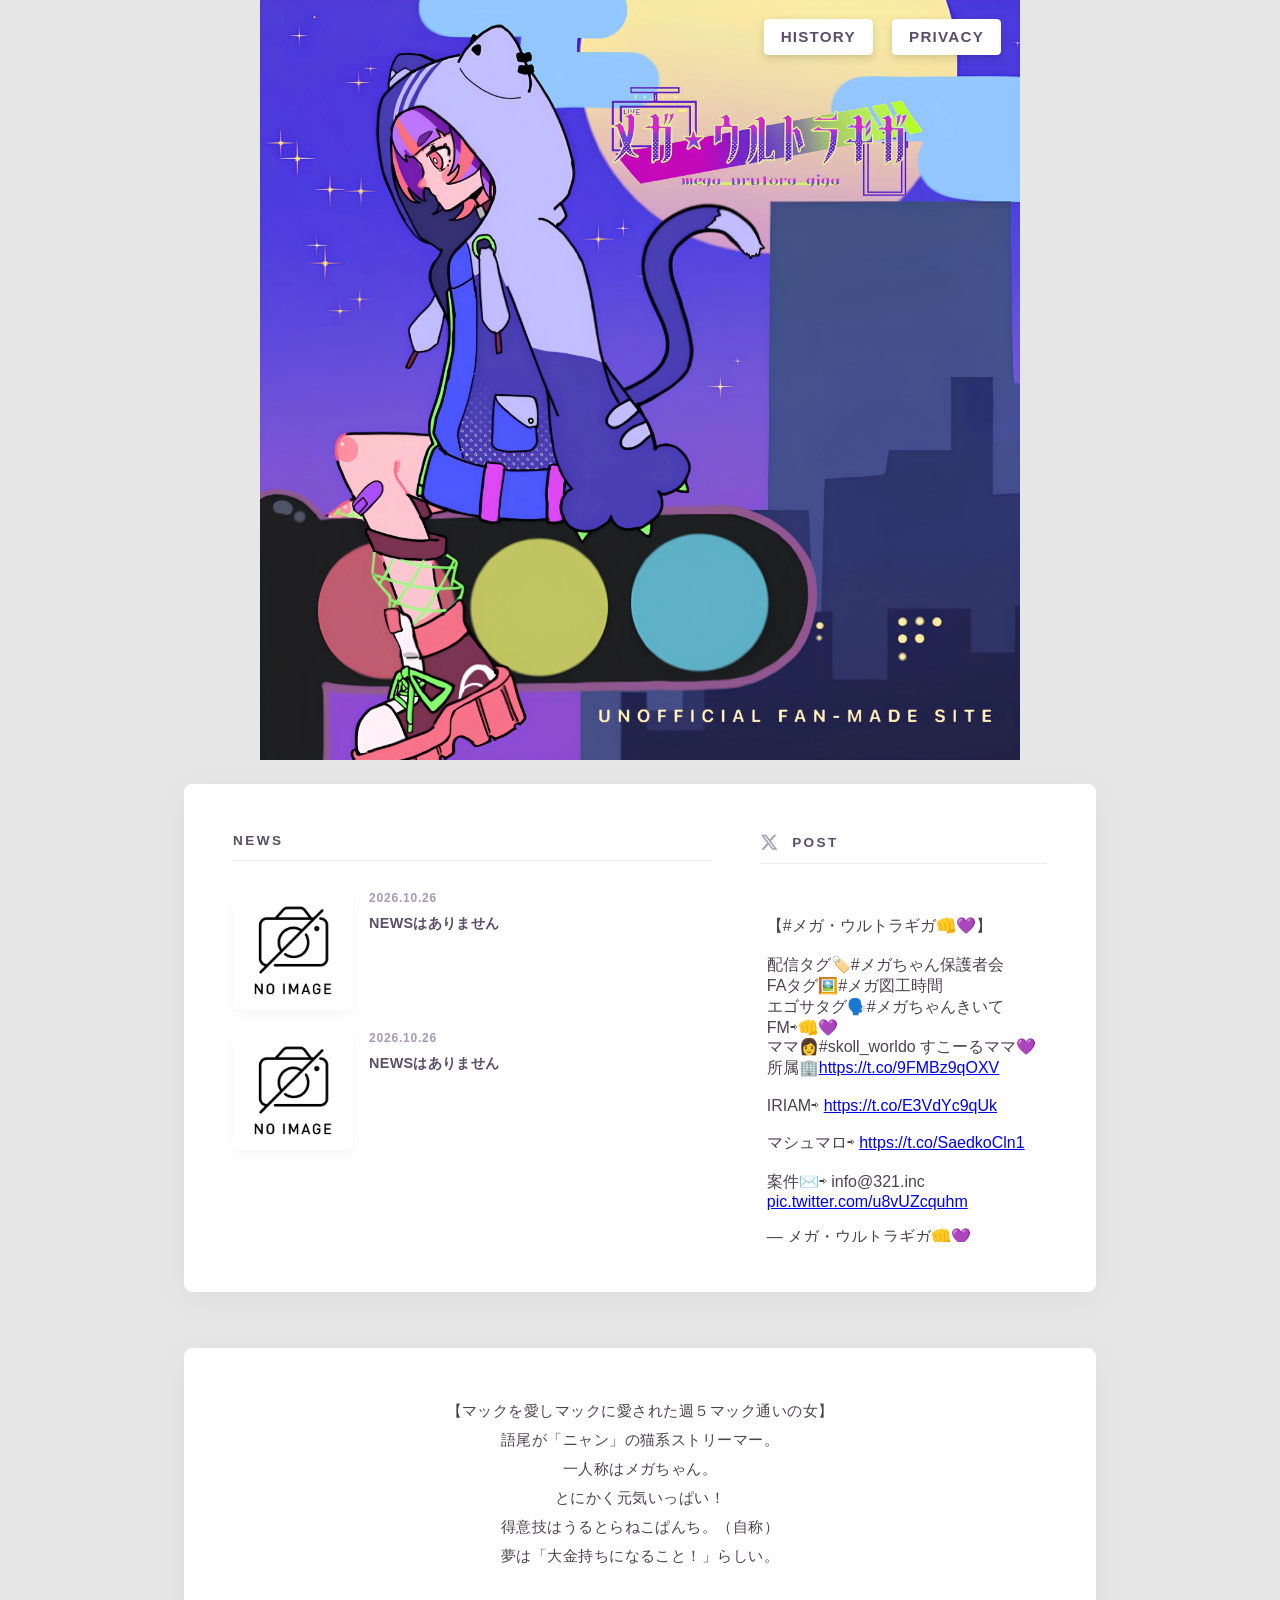
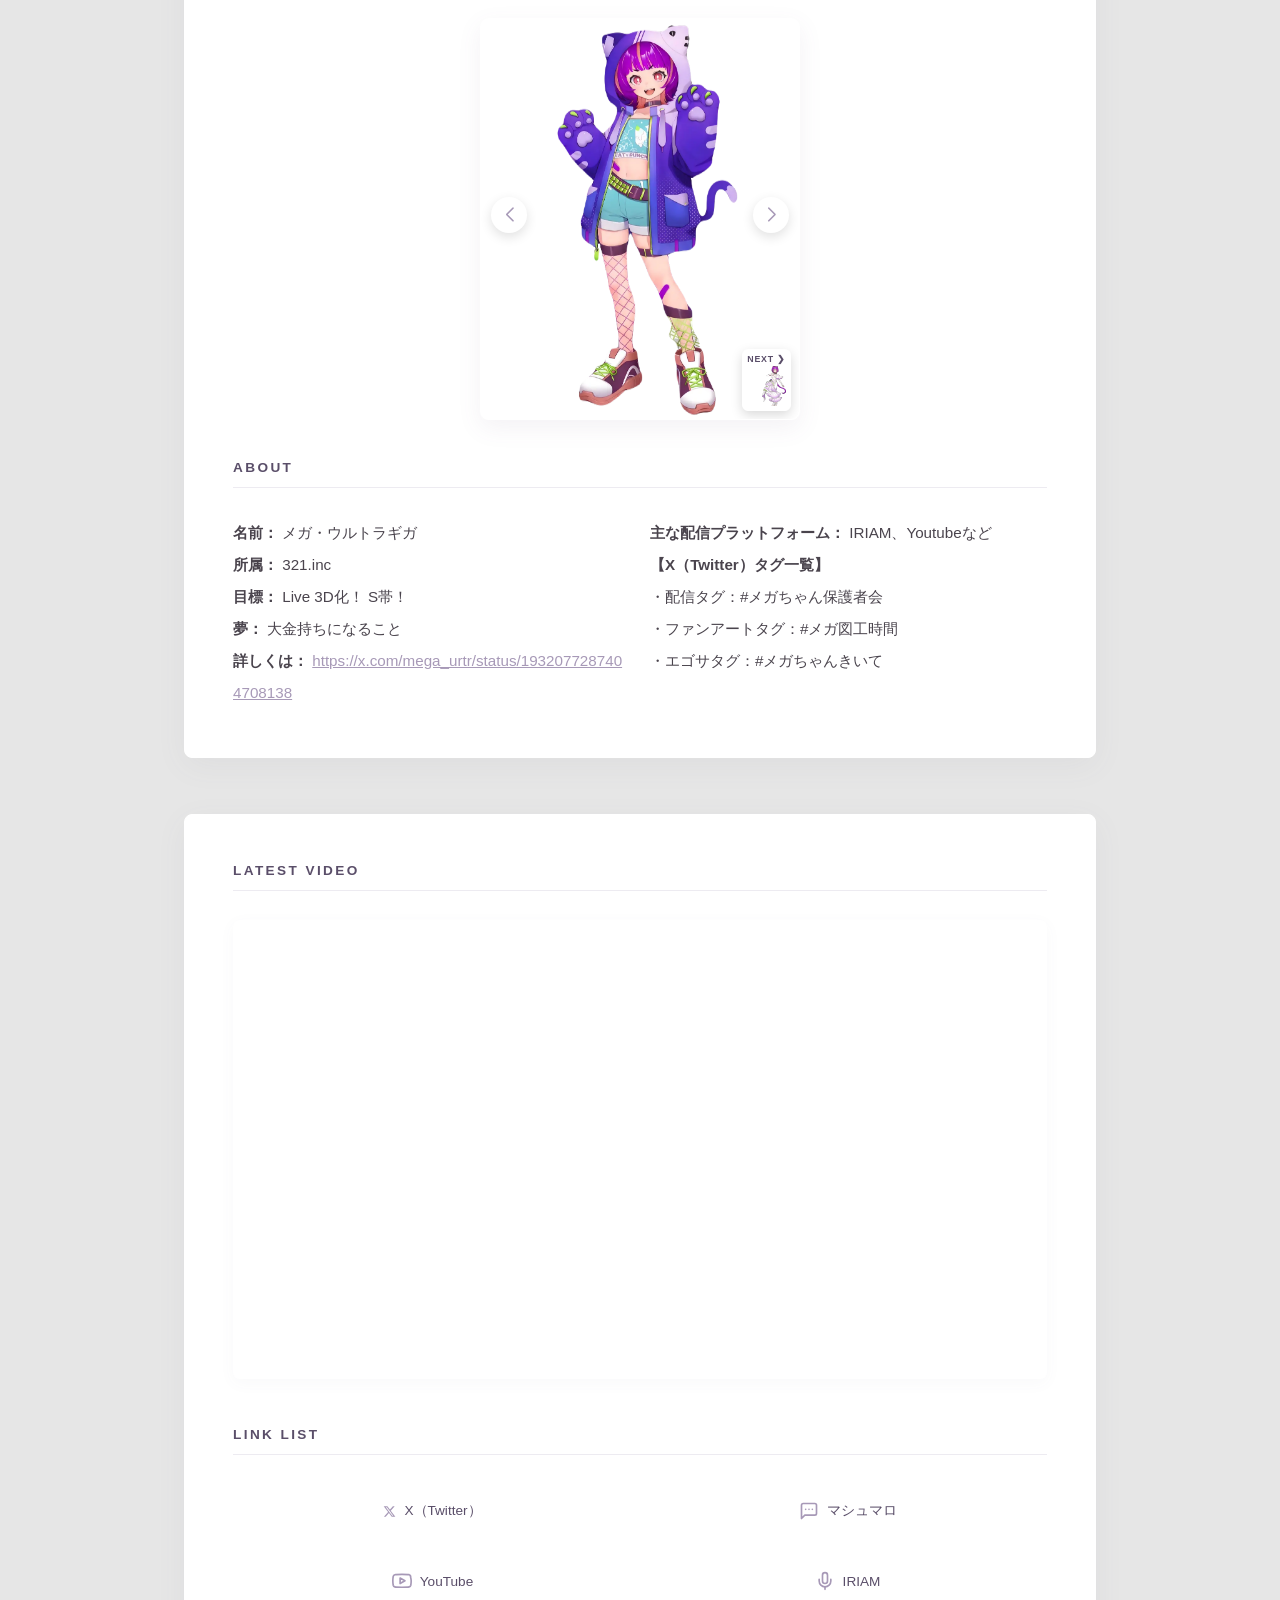
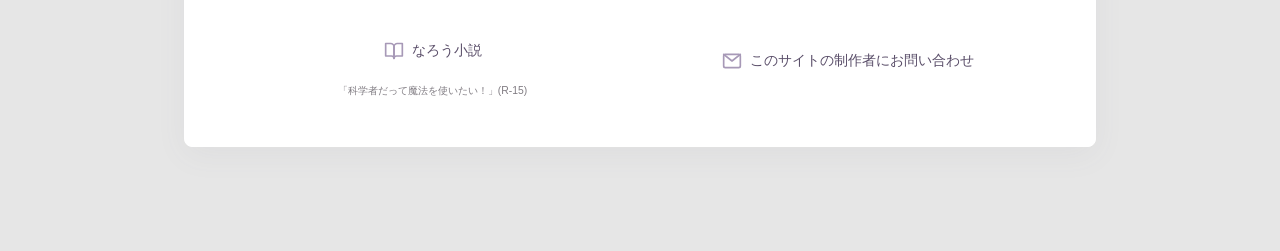
==== commit 4ad2182c: "Update index.html" ====
--- a/index.html
+++ b/index.html
@@ -610,7 +610,7 @@
                     </li>
 
                     <li>
-                        <strong>X（Twitter）タグ</strong>
+                        <strong>【X（Twitter）タグ一覧】</strong>
                         <br>
                         ・配信タグ：#メガちゃん保護者会<br>
                         ・ファンアートタグ：#メガ図工時間<br>
@@ -897,7 +897,7 @@
                 </svg>
 
                 <span>
-                    このサイト編集者に連絡
+                    このサイトの制作者にお問い合わせ
                 </span>
 
             </a>
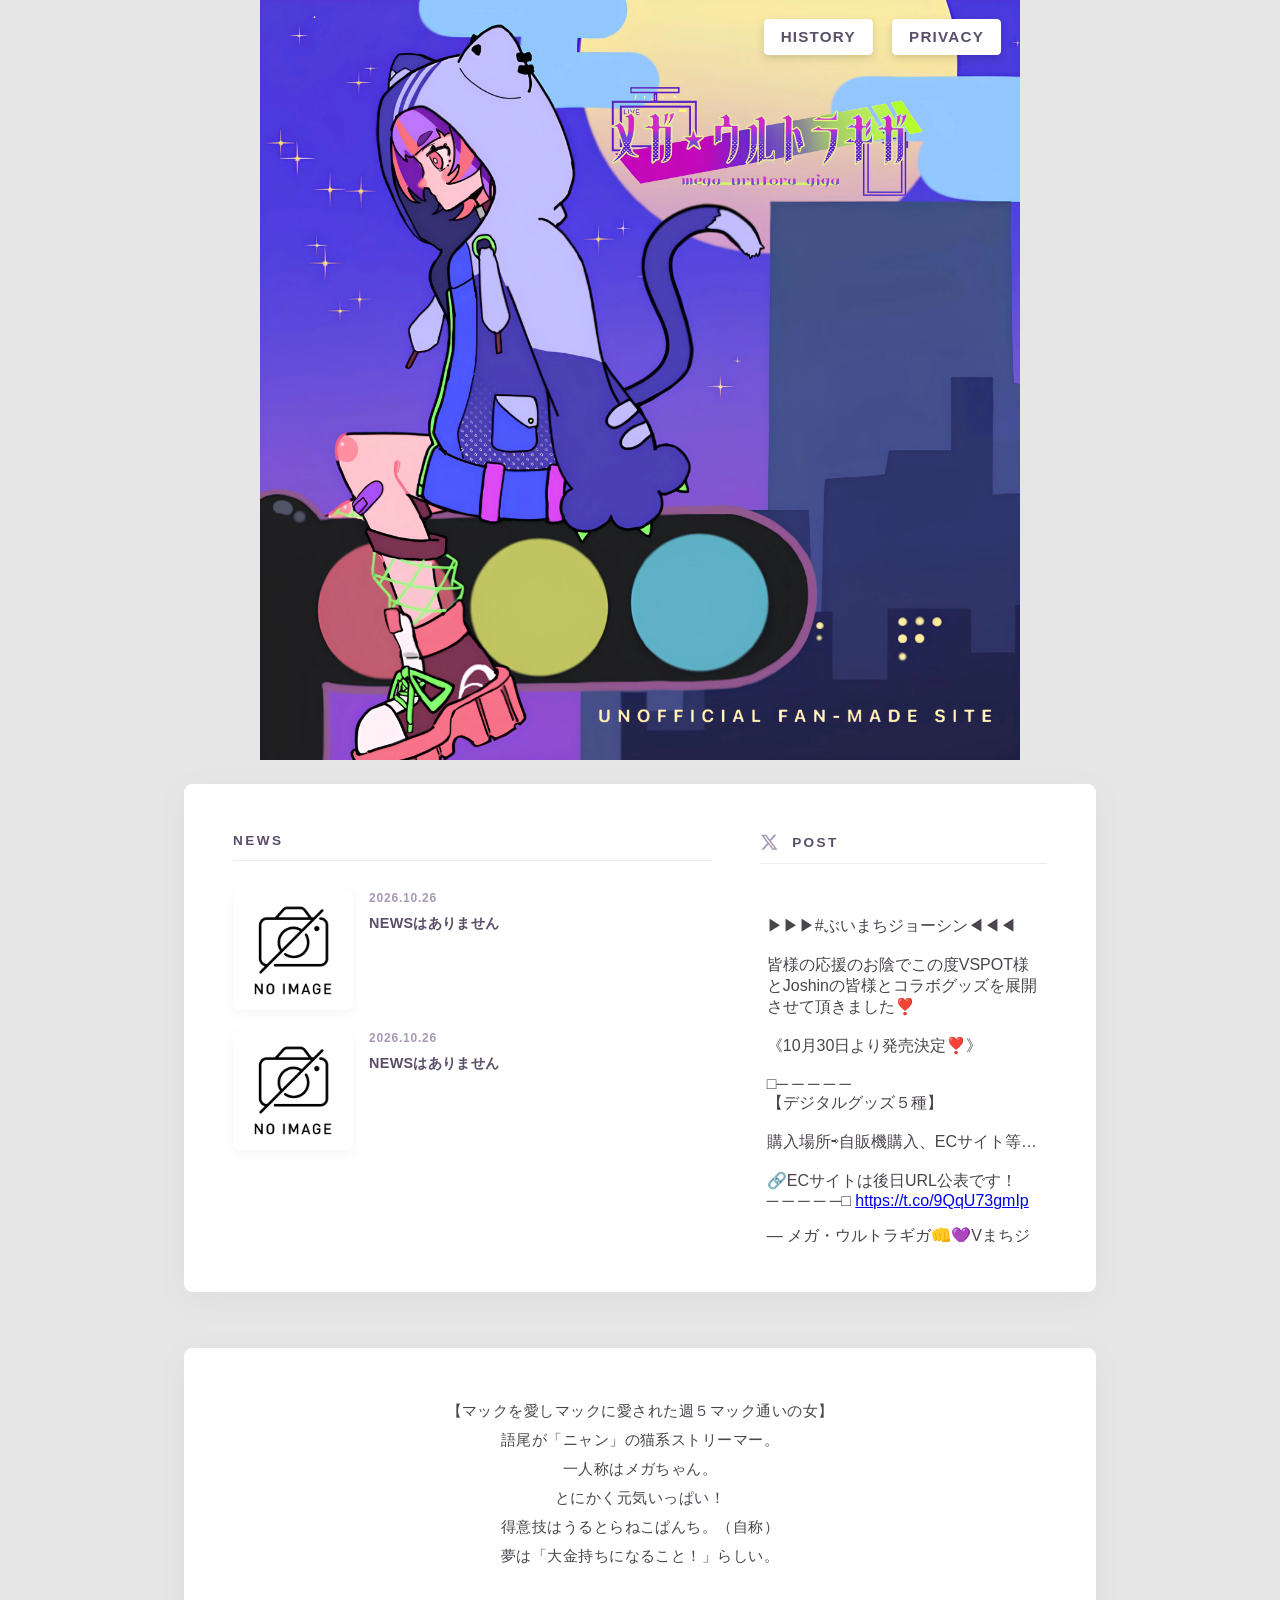
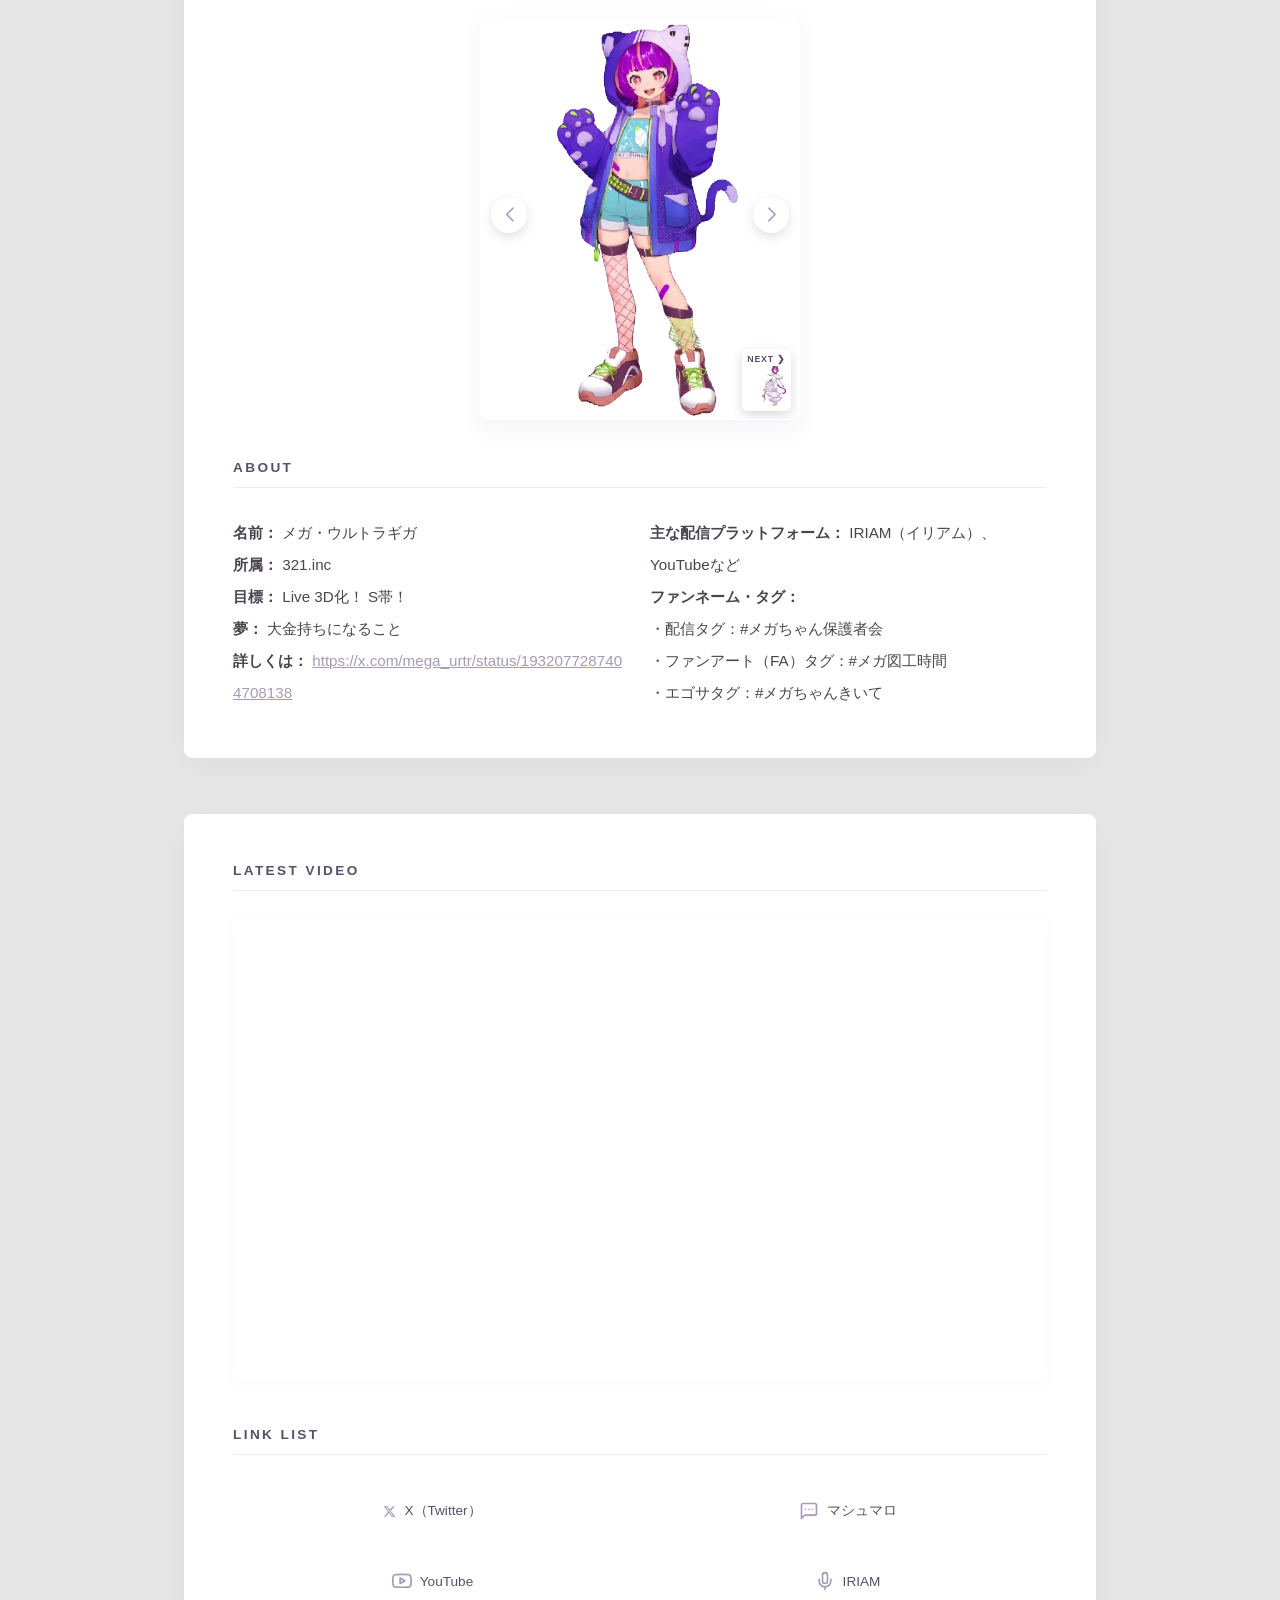
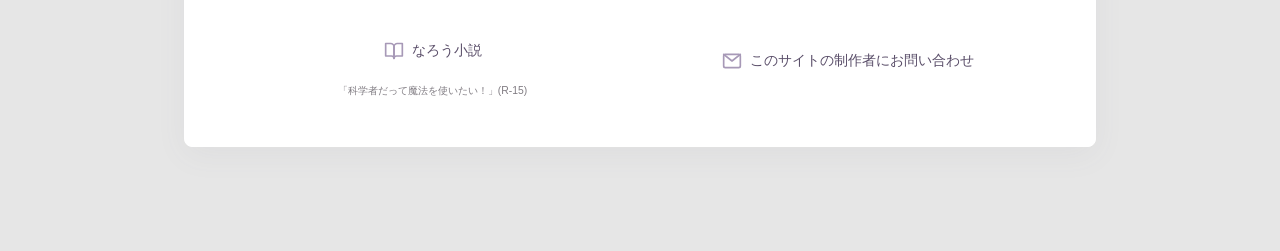
==== commit 8cb8445e: "Refactor index.html for layout and content updates Updated various elements in index.html including " ====
--- a/index.html
+++ b/index.html
@@ -35,7 +35,7 @@
     "alternateName": ["メガ・ウルトラギガ ファンサイト", "メガちゃんのファンサイト"],
     "url": "https://unofficial-site.github.io/mega-urutora-giga/",
     "inLanguage": "ja",
-    "dateModified": "2026-10-25T00:00:00+09:00",
+    "dateModified": "2026-10-27T00:00:00+09:00",
     "publisher": {
       "@type": "Person",
       "name": "Koqi",
@@ -265,6 +265,18 @@
     white-space: nowrap !important;
     border: 0 !important;
 }
+
+/* ABOUTの項目を左右に分けるスタイル（2カラムレイアウト） */
+.about-columns {
+    display: flex;
+    gap: 20px;
+    flex-wrap: wrap;
+}
+.about-column-left,
+.about-column-right {
+    flex: 1;
+    min-width: 250px;
+}
 </style>
 
 </head>
@@ -273,7 +285,7 @@
 <body>
 
 <!-- 視覚的にはデザインを変えず、検索エンジンにキーワードとサイト名を伝えるための最強h1 -->
-<h1 class="visually-hidden">メガ・ウルトラギガ</h1>
+<h1 class="visually-hidden">メガ・ウルトラギガ 非公式ファンサイト - 配信情報・NEWS・プロフィール</h1>
 
 
 <!-- ==================================================
@@ -382,28 +394,27 @@
                 <div class="x-widget-wrapper">
 
                     <!-- ==================================================
-                         メガ・ウルトラギガ固定ツイート
-                         2025年6月9日
+                         Vまちジョーシンコラボ告知 X POST
+                         2026年10月27日
                          ================================================== -->
 
                     <blockquote class="twitter-tweet">
-                        <p lang="ja" dir="ltr">【#メガ・ウルトラギガ👊💜】<br><br>
-                        配信タグ🏷️#メガちゃん保護者会<br>
-                        FAタグ🖼️#メガ図工時間<br>
-                        エゴサタグ🗣️#メガちゃんきいて<br>
-                        FM⇨👊💜<br>
-                        ママ👩#skoll_worldo  すこーるママ💜<br>
-                        所属🏢<a href="https://t.co/9FMBz9qOXV">https://t.co/9FMBz9qOXV</a><br><br>
-                        IRIAM⇨ <a href="https://t.co/E3VdYc9qUk">https://t.co/E3VdYc9qUk</a><br><br>
-                        マシュマロ⇨ <a href="https://t.co/SaedkoCln1">https://t.co/SaedkoCln1</a><br><br>
-                        案件✉️⇨ info@321.inc <a href="https://t.co/u8vUZcquhm">pic.twitter.com/u8vUZcquhm</a></p>
-                        &mdash; メガ・ウルトラギガ👊💜 (@mega_urtr) 
-                        <a href="https://x.com/mega_urtr/status/1932077287404708138?ref_src=twsrc%5Etfw">June 9, 2025</a>
+                        <p lang="ja" dir="ltr">▶▶▶#ぶいまちジョーシン◀◀◀<br><br>
+                        皆様の応援のお陰でこの度VSPOT様とJoshinの皆様とコラボグッズを展開させて頂きました❣️<br><br>
+                        《10月30日より発売決定❣️》<br><br>
+                        □─ ─ ─ ─ ─<br>
+                        【デジタルグッズ５種】<br><br>
+                        購入場所⇨自販機購入、ECサイト等…<br><br>
+                        🔗ECサイトは後日URL公表です！<br>
+                        ─ ─ ─ ─ ─□ <a href="https://t.co/9QqU73gmIp">https://t.co/9QqU73gmIp</a></p>
+                        &mdash; メガ・ウルトラギガ👊💜Vまちジョーシン❣️ (@mega_urtr) 
+                        <a href="https://x.com/mega_urtr/status/2114896498362314902?ref_src=twsrc%5Etfw">October 27, 2026</a>
                     </blockquote>
 
                 </div>
 
             </div>
+
 
         </div>
 
@@ -547,11 +558,11 @@
         </h2>
 
 
-        <!-- 左右に分けたレイアウト（インラインスタイルやHTMLの構造のみで分割） -->
-        <div style="display: flex; gap: 20px; flex-wrap: wrap;">
+        <!-- 左右に分けたカラムレイアウト -->
+        <div class="about-columns">
 
             <!-- 左側：既存の項目 -->
-            <div style="flex: 1; min-width: 250px;">
+            <div class="about-column-left">
                 <ul class="info-list">
 
                     <li>
@@ -601,19 +612,19 @@
             </div>
 
             <!-- 右側：新たに追加した項目 -->
-            <div style="flex: 1; min-width: 250px;">
+            <div class="about-column-right">
                 <ul class="info-list">
 
                     <li>
                         <strong>主な配信プラットフォーム：</strong>
-                        IRIAM、Youtubeなど
+                        IRIAM（イリアム）、YouTubeなど
                     </li>
 
                     <li>
-                        <strong>【X（Twitter）タグ一覧】</strong>
+                        <strong>ファンネーム・タグ：</strong>
                         <br>
                         ・配信タグ：#メガちゃん保護者会<br>
-                        ・ファンアートタグ：#メガ図工時間<br>
+                        ・ファンアート（FA）タグ：#メガ図工時間<br>
                         ・エゴサタグ：#メガちゃんきいて
                     </li>
 
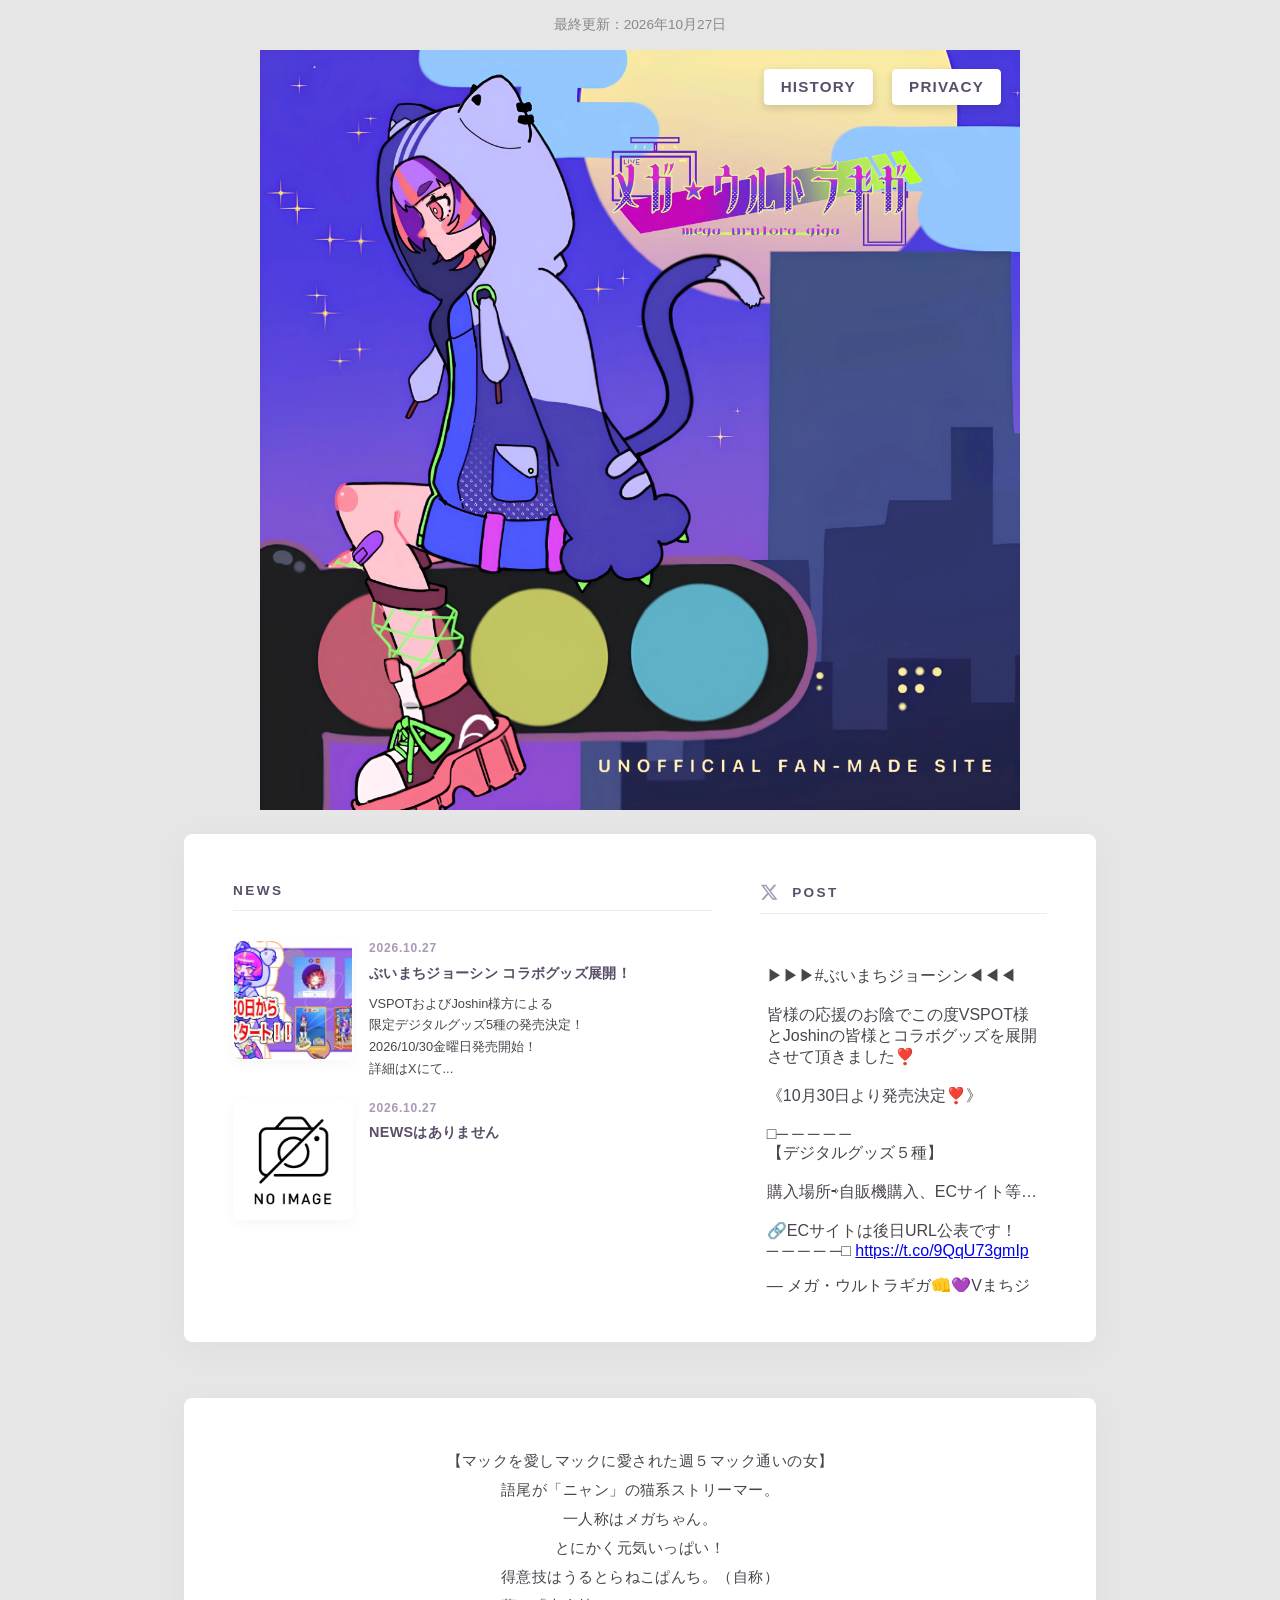
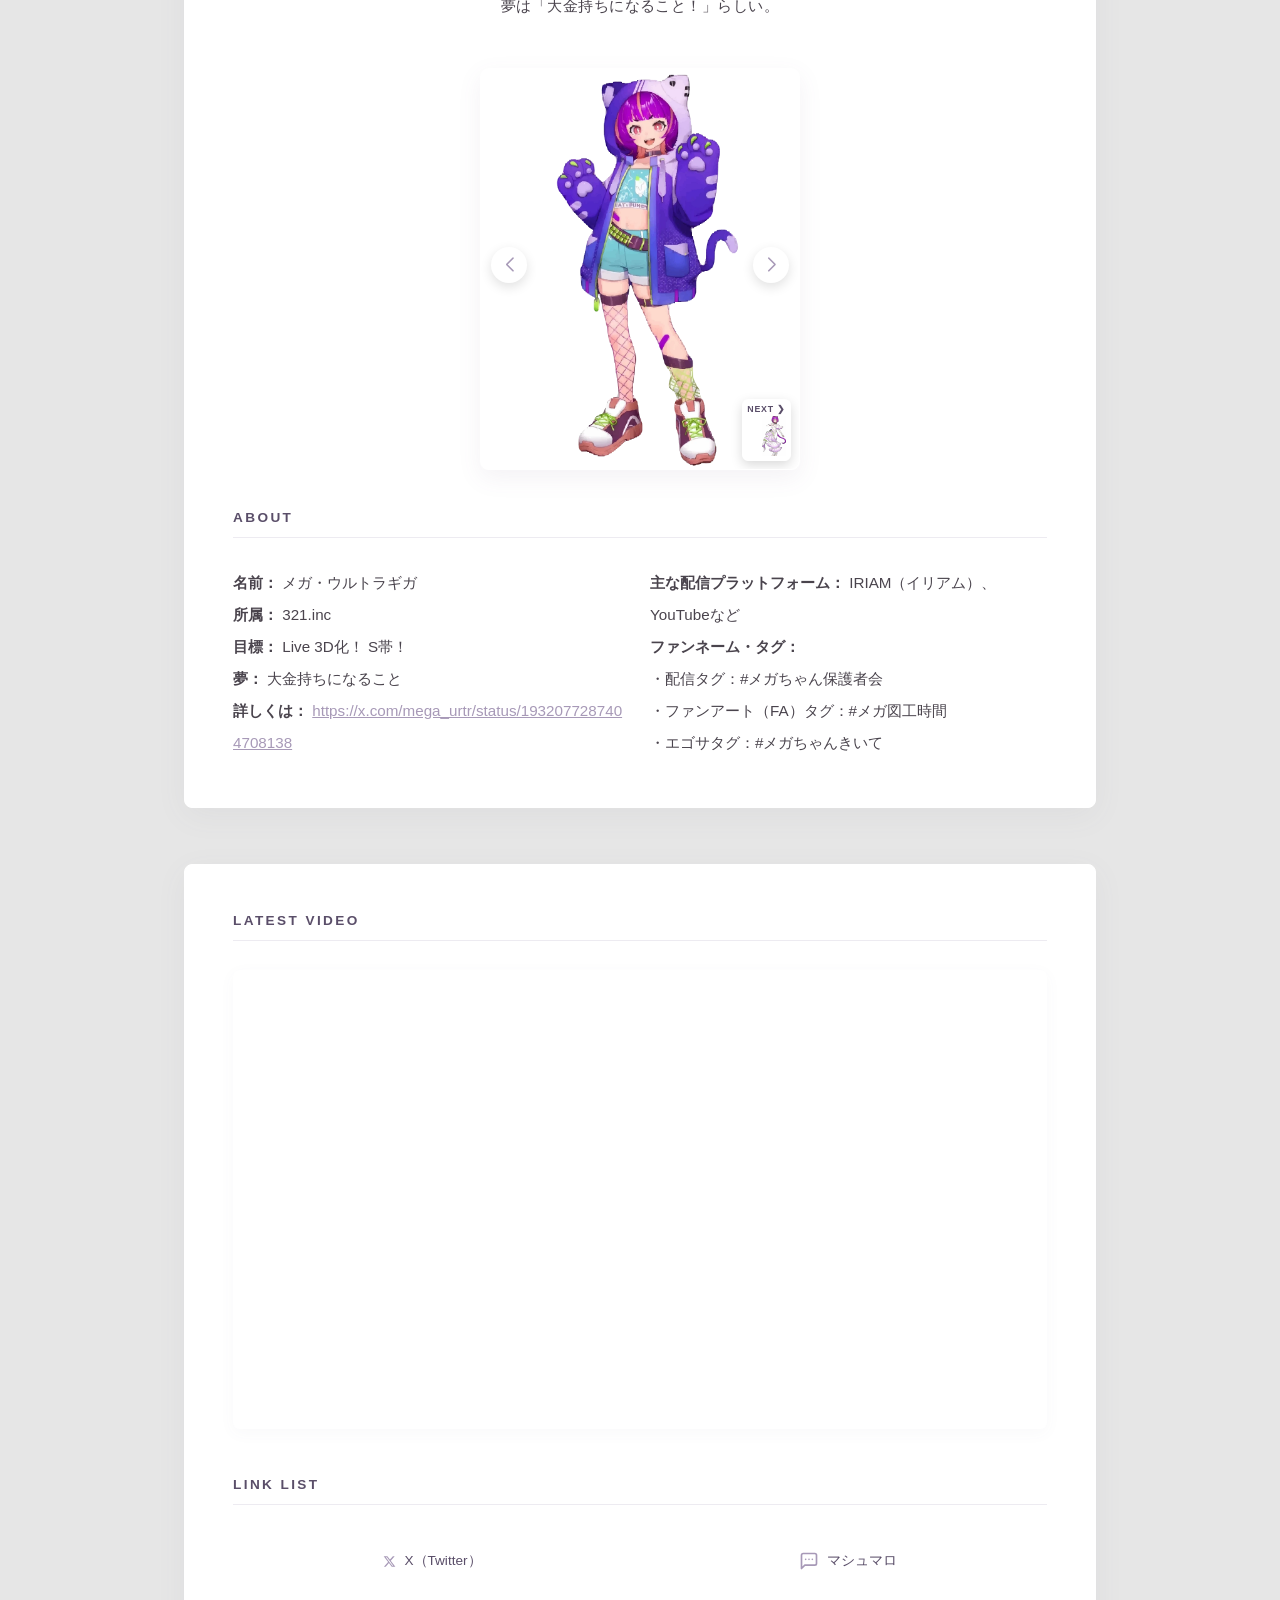
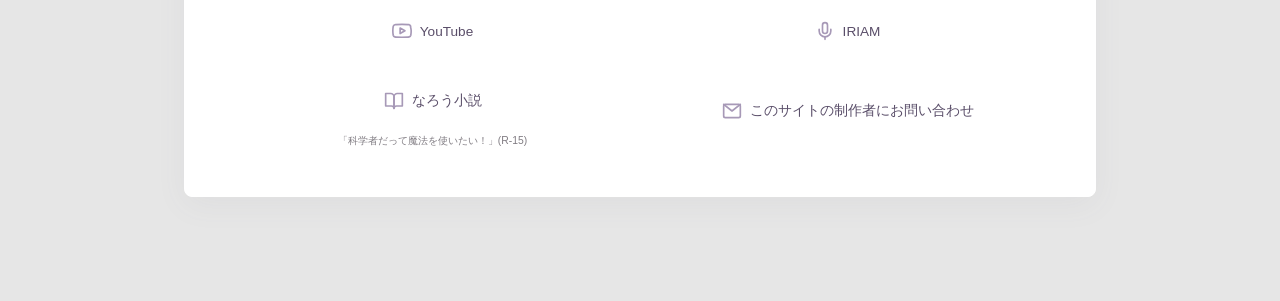
==== commit be48308f: "Update SEO comments and last updated date Removed outdated SEO comments and updated last modified da" ====
--- a/index.html
+++ b/index.html
@@ -23,9 +23,12 @@
     content="width=device-width, initial-scale=1.0"
 >
 
-    <!-- ==================================================
-        超上級SEO・構造化データ最適化版 (JSON-LD)
-        ================================================== -->
+
+    <p class="last-updated" style="font-size: 0.85rem; color: #888; text-align: center; margin: 1rem 0;">
+  最終更新：2026年10月27日
+</p>
+    
+  
 <script type="application/ld+json">
 [
   {
@@ -36,6 +39,7 @@
     "url": "https://unofficial-site.github.io/mega-urutora-giga/",
     "inLanguage": "ja",
     "dateModified": "2026-10-27T00:00:00+09:00",
+    "datePublished": "2026-7-13",
     "publisher": {
       "@type": "Person",
       "name": "Koqi",
@@ -284,8 +288,8 @@
 
 <body>
 
-<!-- 視覚的にはデザインを変えず、検索エンジンにキーワードとサイト名を伝えるための最強h1 -->
-<h1 class="visually-hidden">メガ・ウルトラギガ 非公式ファンサイト - 配信情報・NEWS・プロフィール</h1>
+
+<h1 class="visually-hidden">メガ・ウルトラギガ</h1>
 
 
 <!-- ==================================================
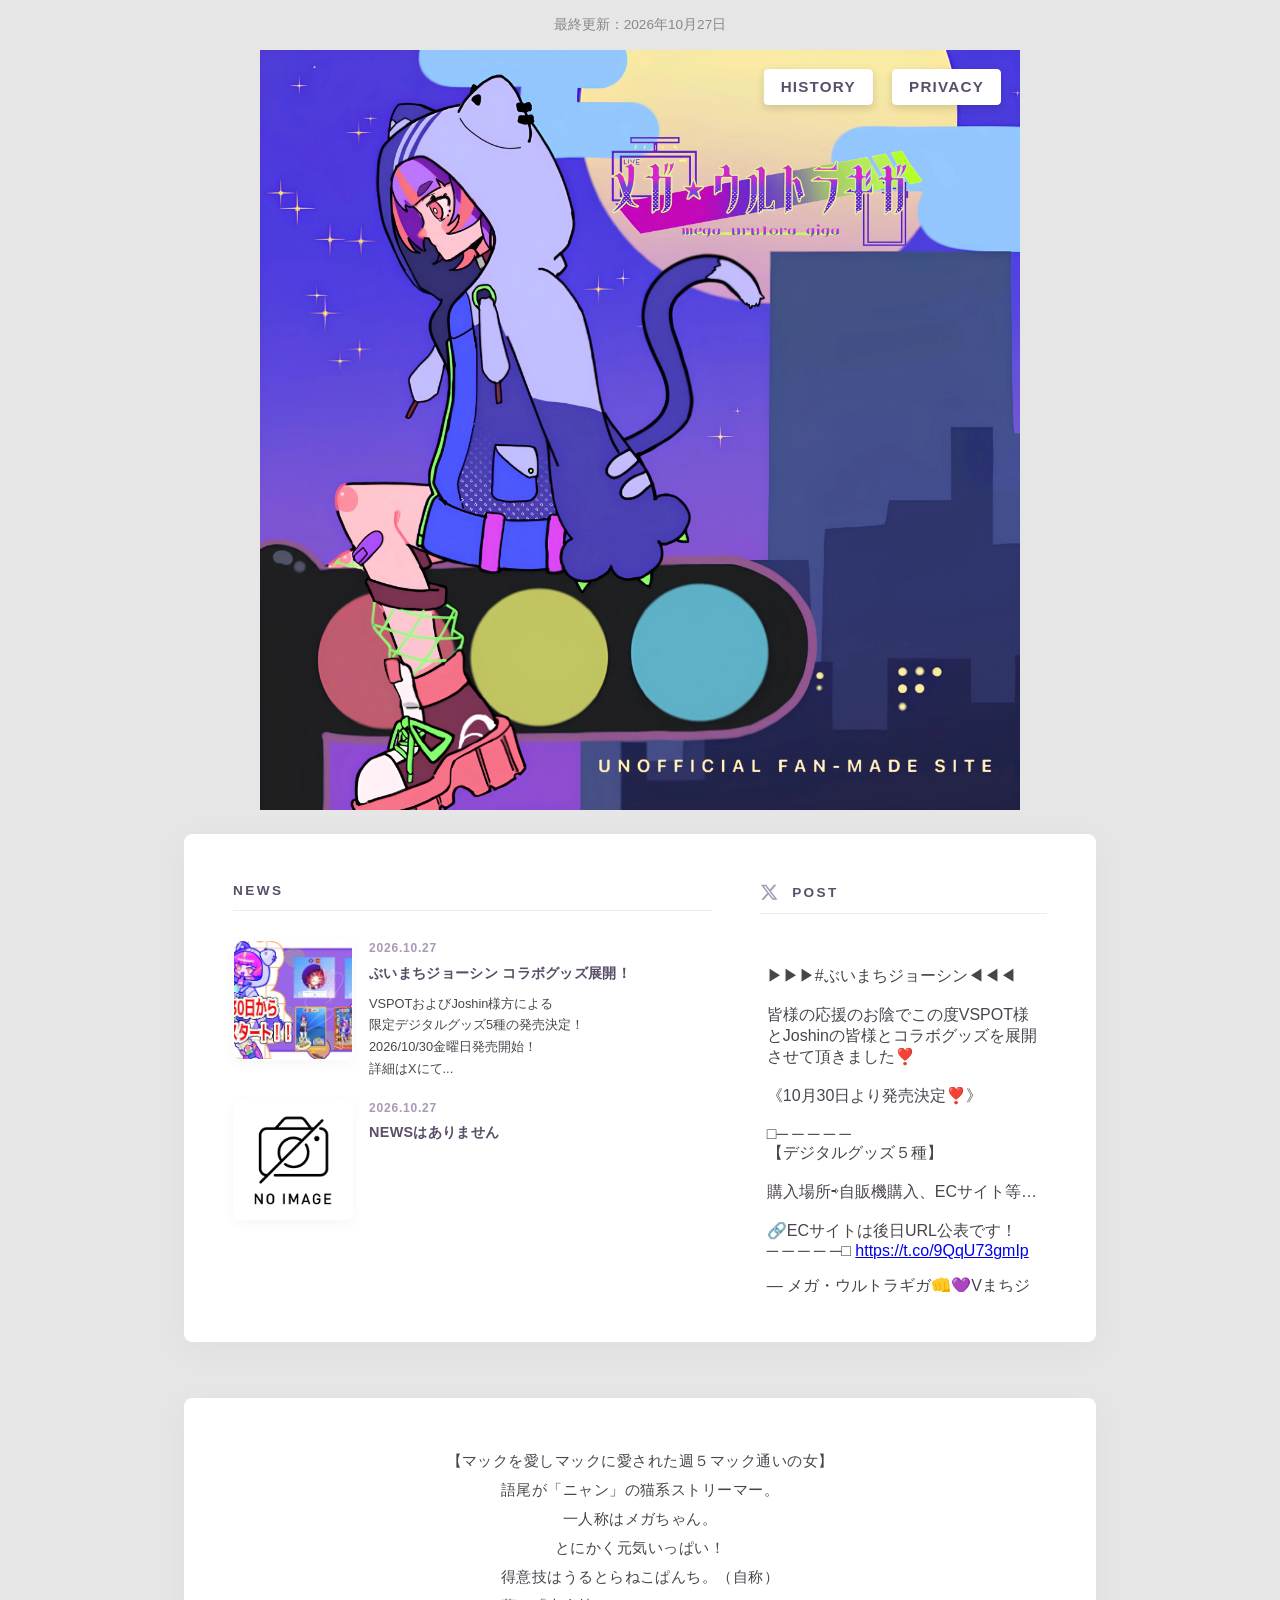
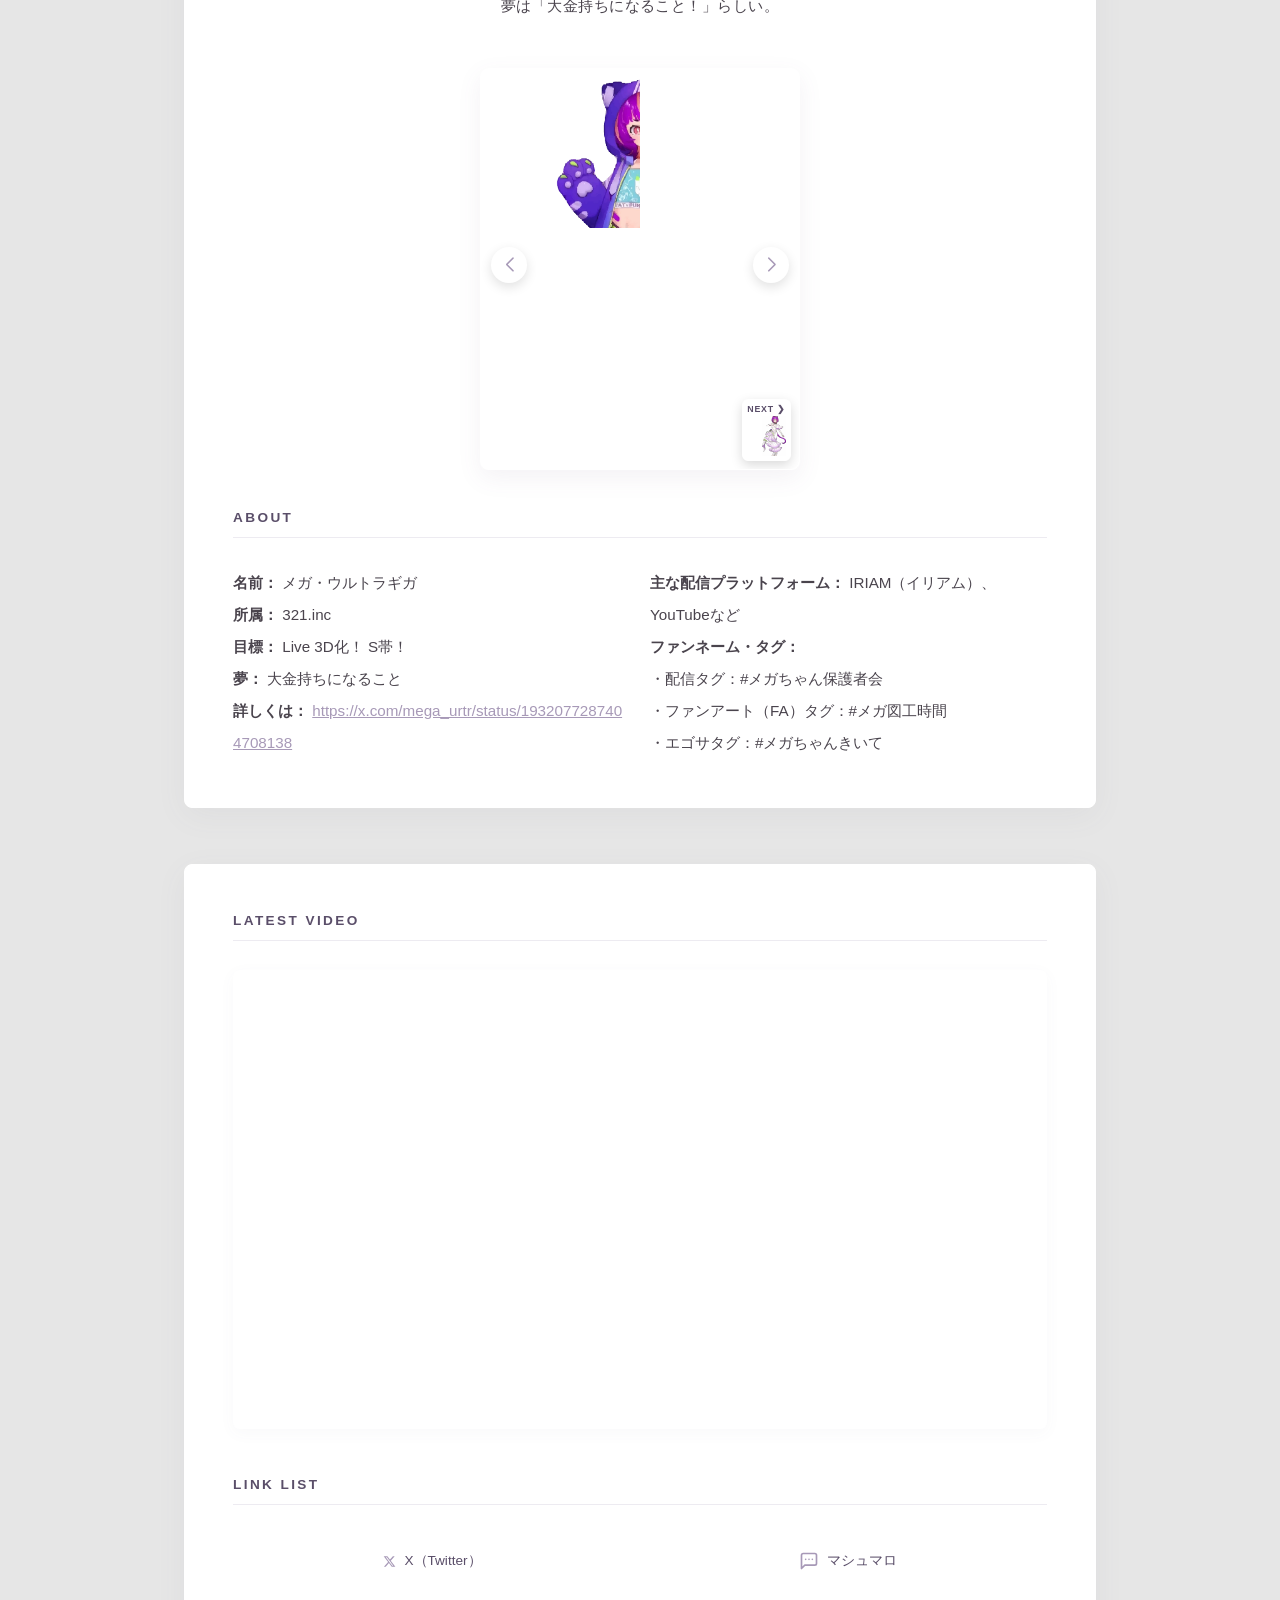
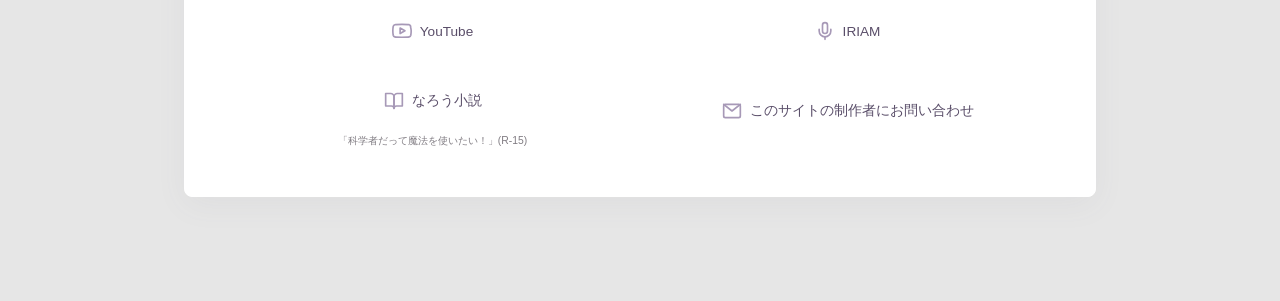
==== commit fae76253: "Update index.html" ====
--- a/index.html
+++ b/index.html
@@ -1,6 +1,9 @@
 <!DOCTYPE html>
 <html lang="ja">
 <head>
+
+    
+
 
 <!-- Google tag (gtag.js) -->
 <script async src="https://www.googletagmanager.com/gtag/js?id=G-DGVKXZB7SV"></script>
@@ -24,9 +27,6 @@
 >
 
 
-    <p class="last-updated" style="font-size: 0.85rem; color: #888; text-align: center; margin: 1rem 0;">
-  最終更新：2026年10月27日
-</p>
     
   
 <script type="application/ld+json">
@@ -292,6 +292,10 @@
 <h1 class="visually-hidden">メガ・ウルトラギガ</h1>
 
 
+        <p class="last-updated" style="font-size: 0.85rem; color: #888; text-align: center; margin: 1rem 0;">
+  最終更新：2026年10月27日
+</p>
+
 <!-- ==================================================
     HEADER / TOP IMAGE
     ================================================== -->
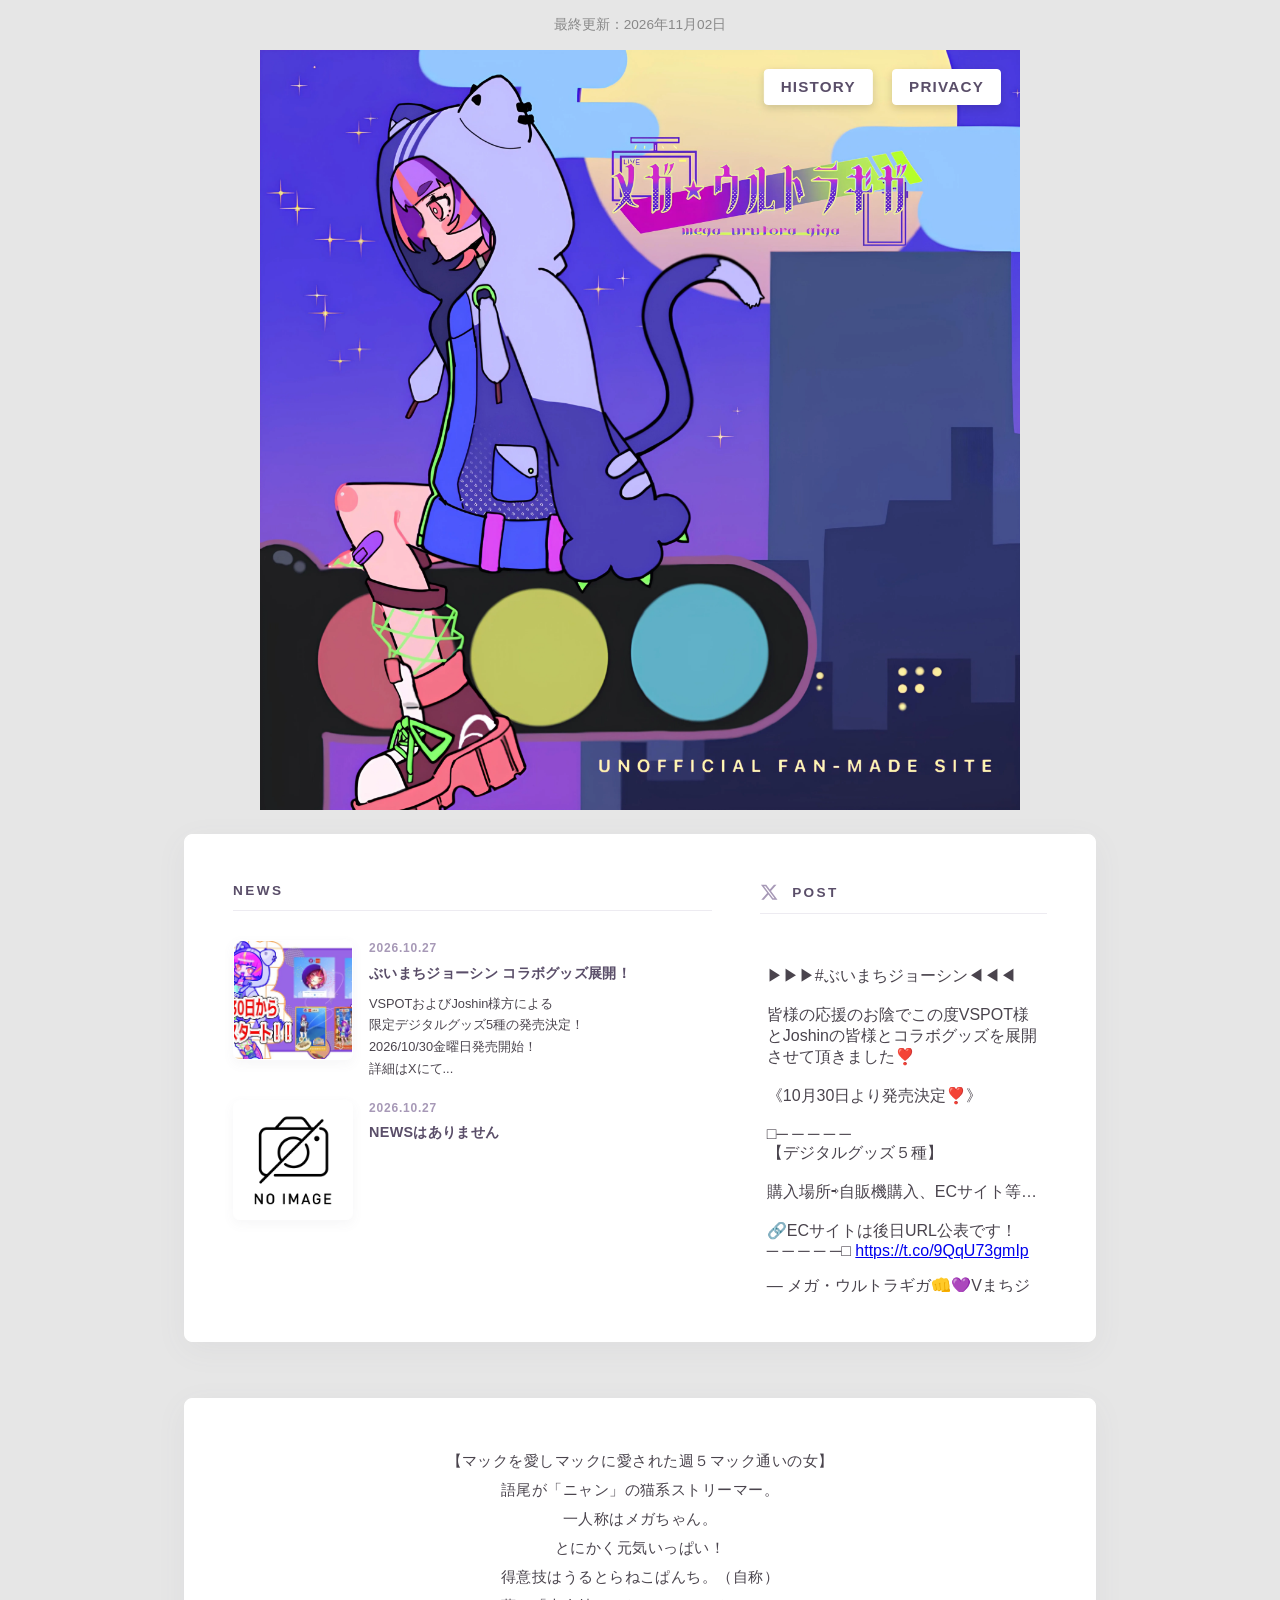
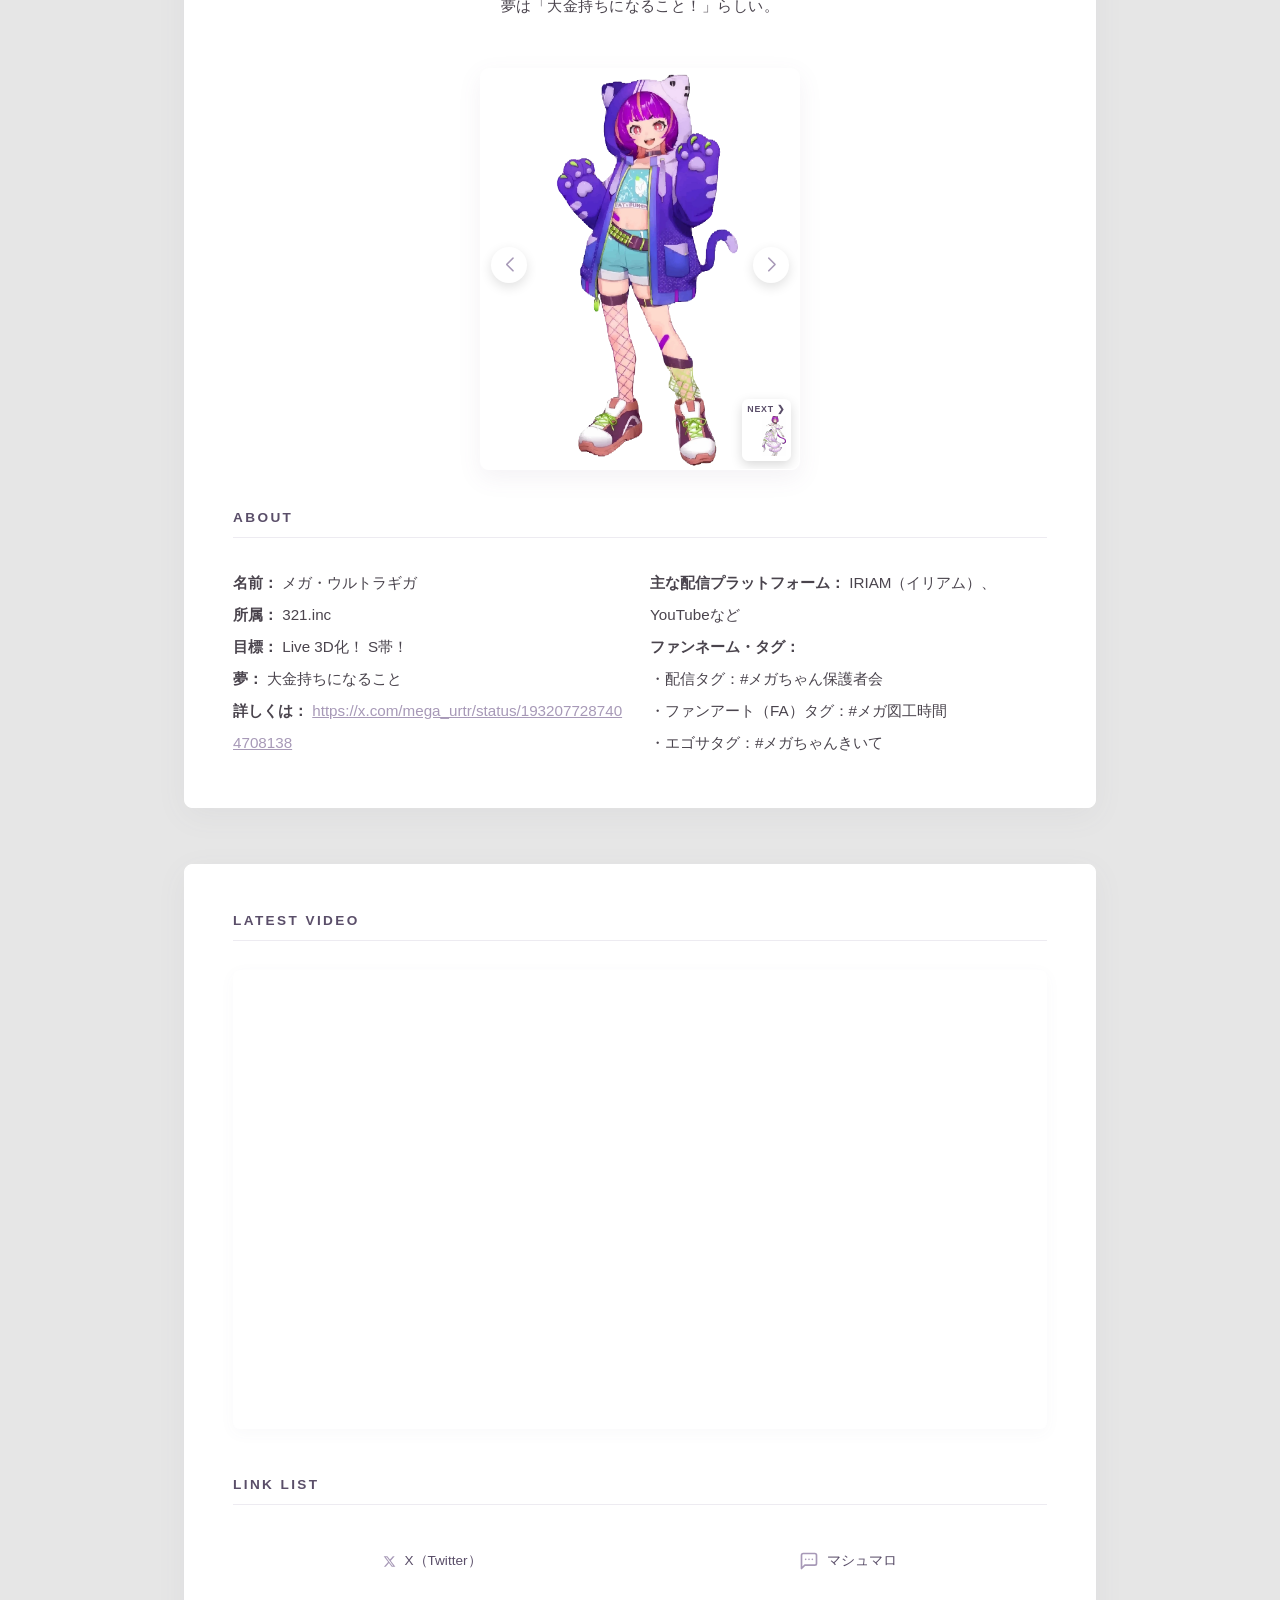
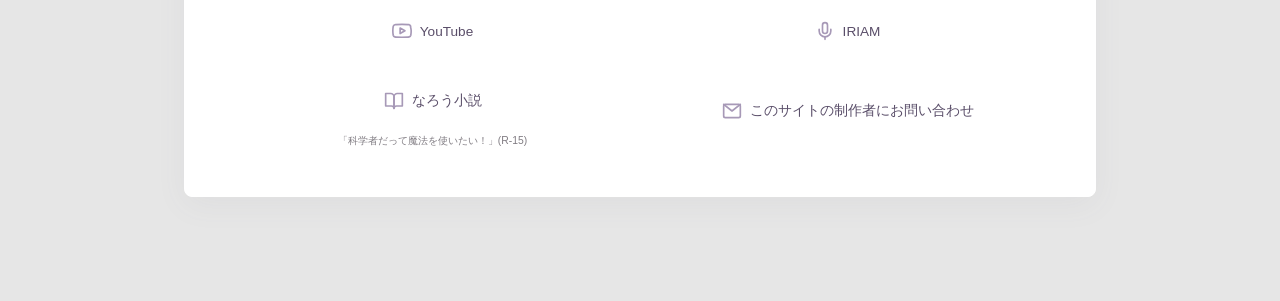
==== commit 3dbe8e80: "Update index.html" ====
--- a/index.html
+++ b/index.html
@@ -38,7 +38,7 @@
     "alternateName": ["メガ・ウルトラギガ ファンサイト", "メガちゃんのファンサイト"],
     "url": "https://unofficial-site.github.io/mega-urutora-giga/",
     "inLanguage": "ja",
-    "dateModified": "2026-10-27T00:00:00+09:00",
+    "dateModified": "2026-11-02T00:00:00+09:00",
     "datePublished": "2026-7-13",
     "publisher": {
       "@type": "Person",
@@ -256,7 +256,7 @@
     href="style.css"
 >
 
-<!-- 視覚的には非表示にしつつSEOの評価を受け取るためのh1用スタイル -->
+
 <style>
 .visually-hidden {
     position: absolute !important;
@@ -270,7 +270,7 @@
     border: 0 !important;
 }
 
-/* ABOUTの項目を左右に分けるスタイル（2カラムレイアウト） */
+
 .about-columns {
     display: flex;
     gap: 20px;
@@ -293,7 +293,7 @@
 
 
         <p class="last-updated" style="font-size: 0.85rem; color: #888; text-align: center; margin: 1rem 0;">
-  最終更新：2026年10月27日
+  最終更新：2026年11月02日
 </p>
 
 <!-- ==================================================
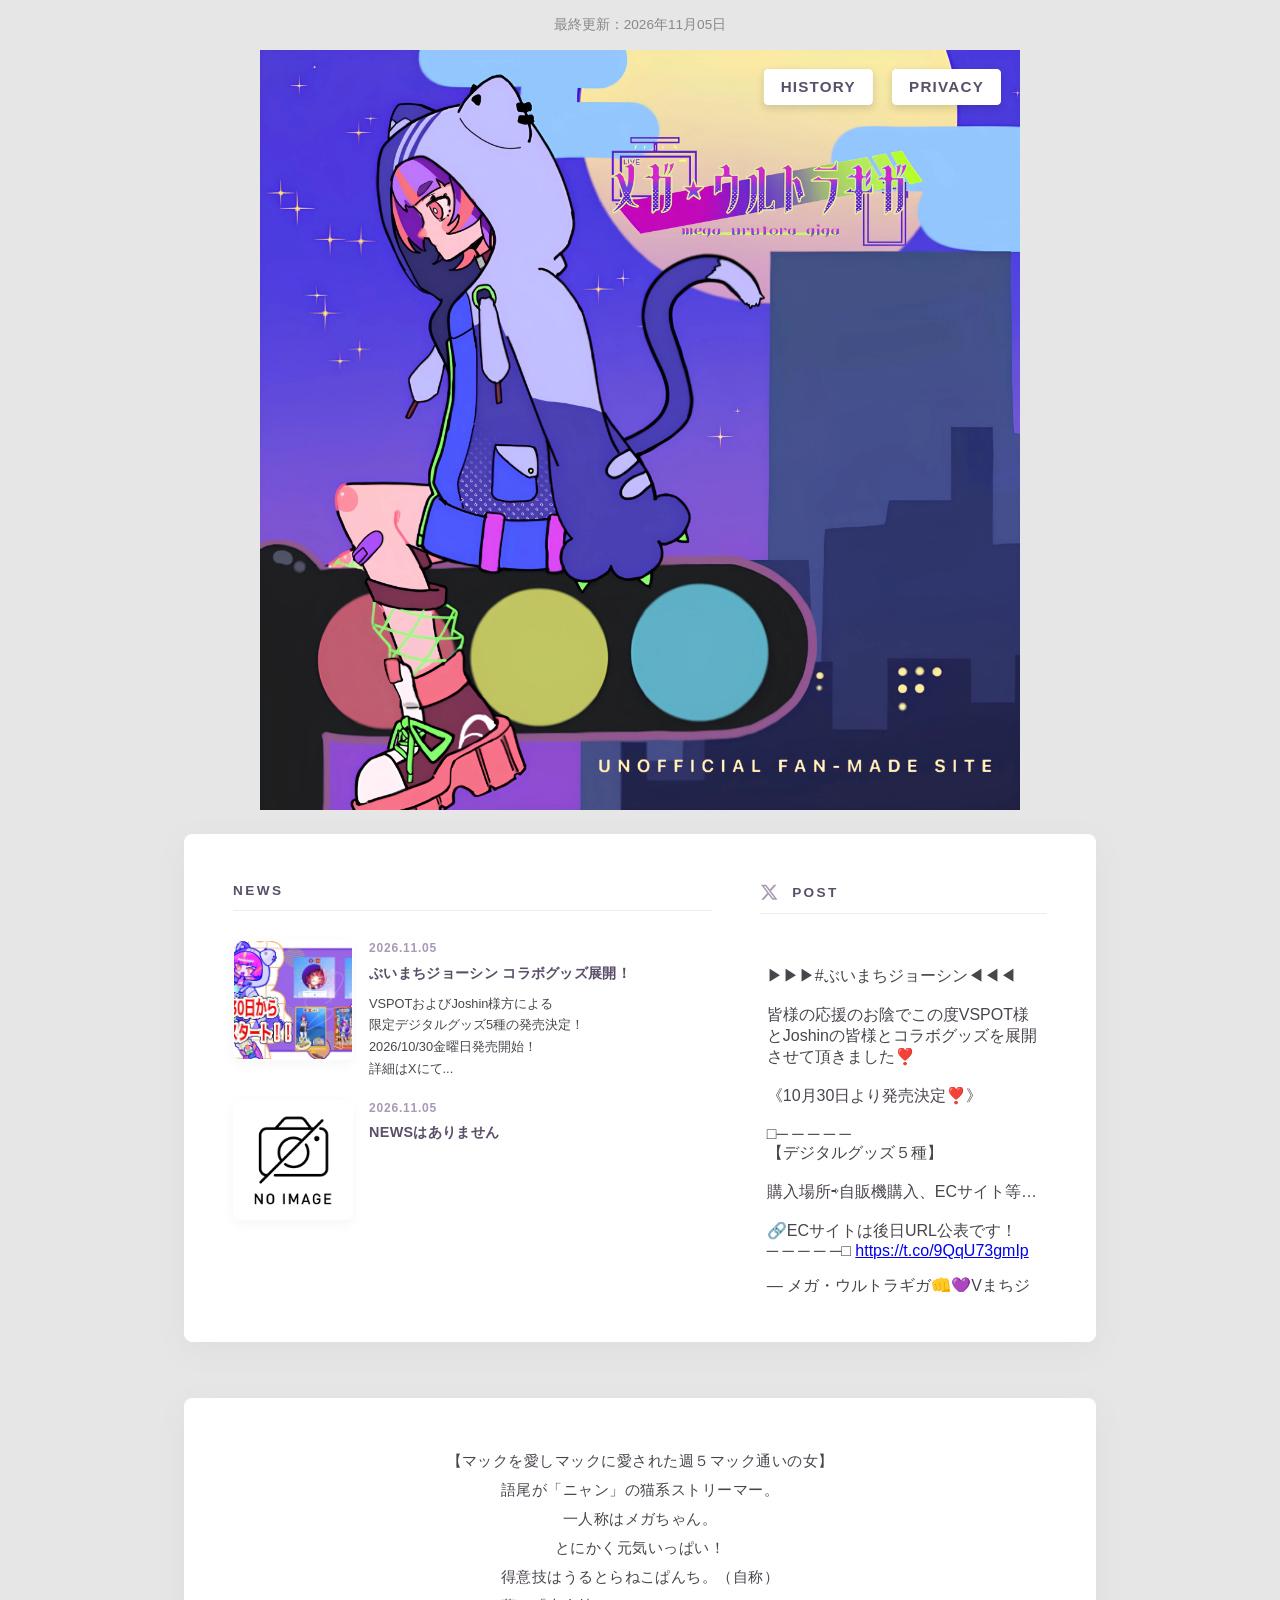
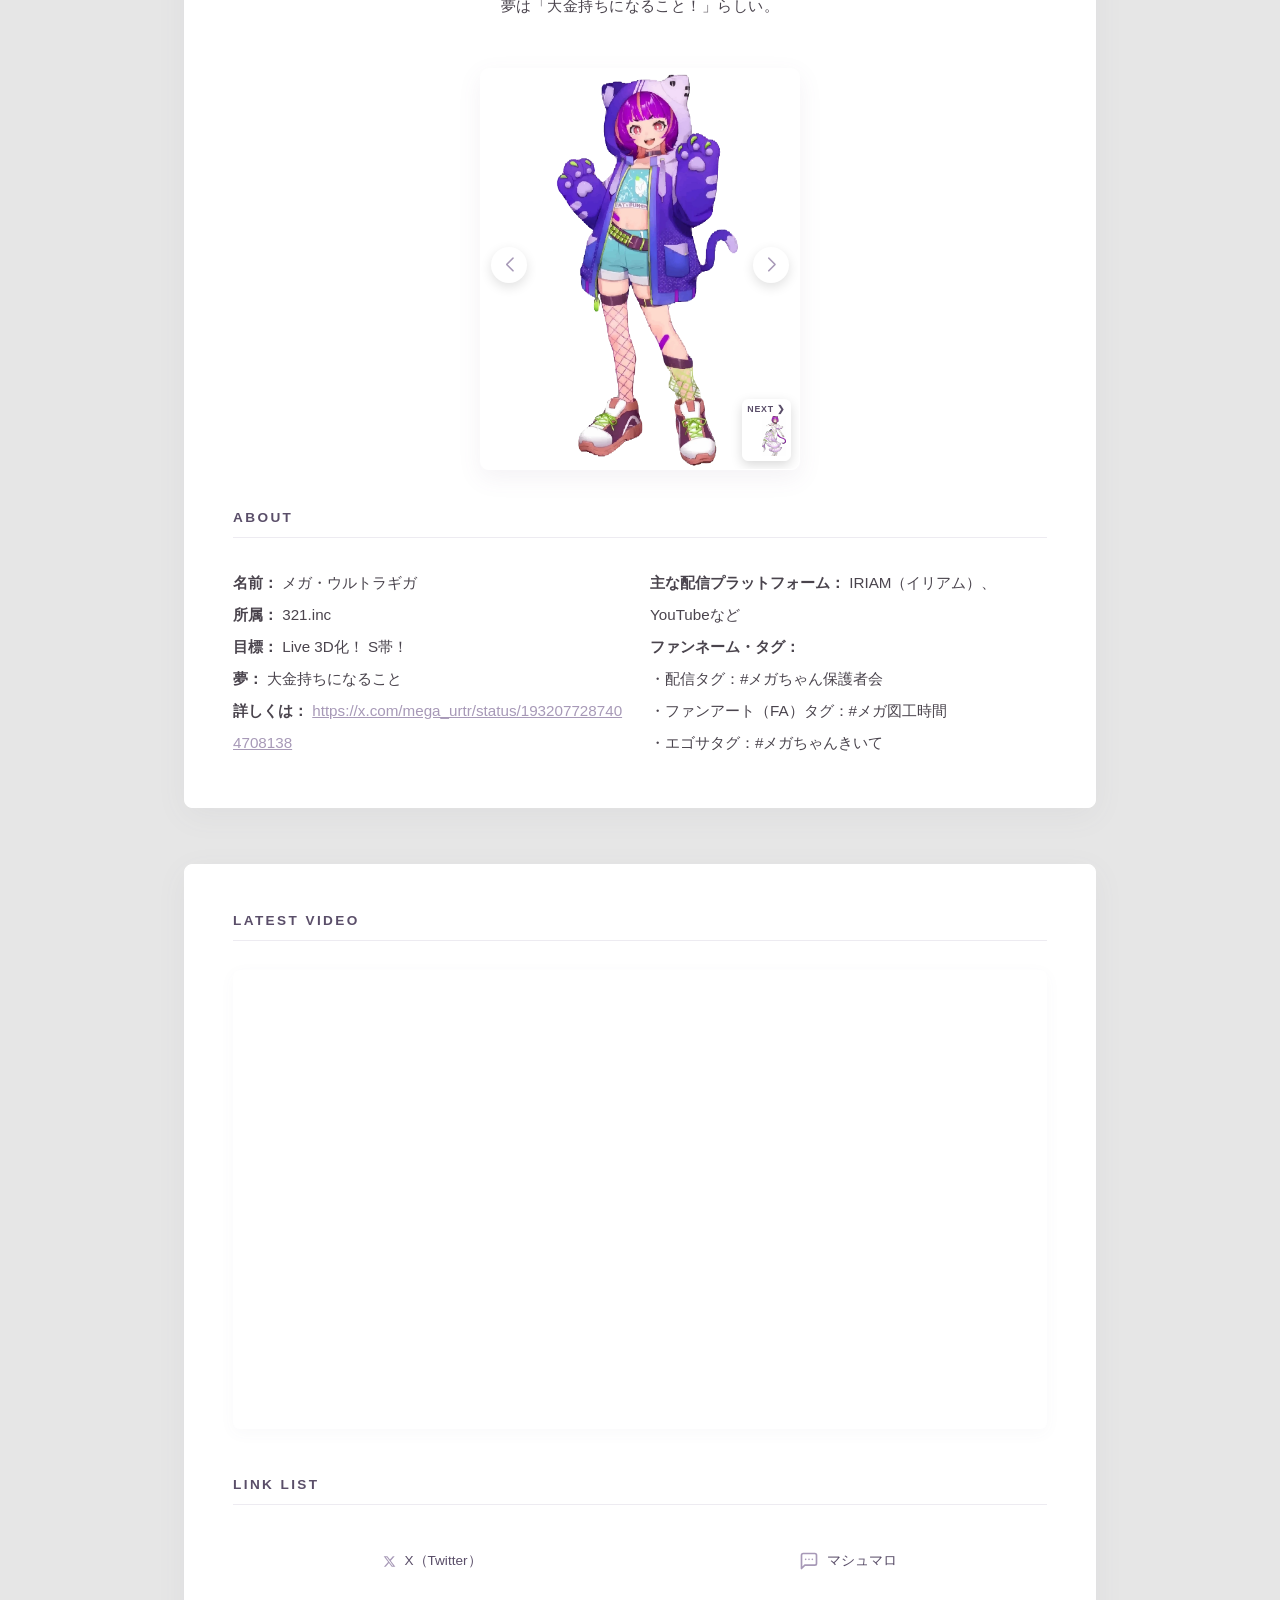
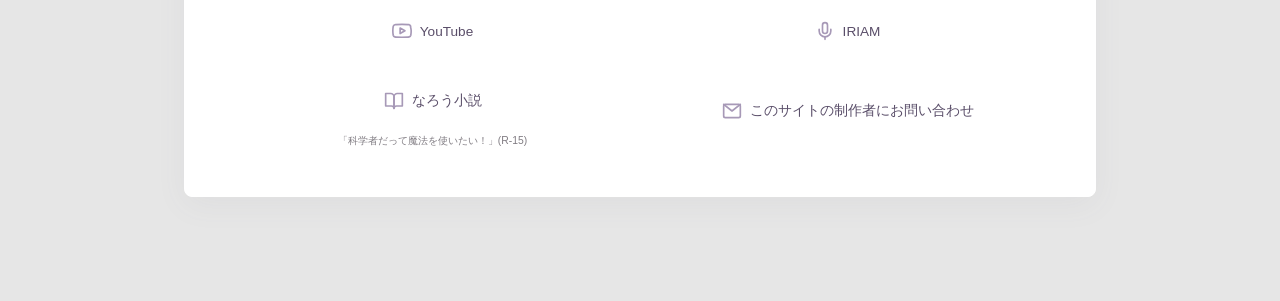
==== commit d89d7202: "Update dateModified and last updated date" ====
--- a/index.html
+++ b/index.html
@@ -38,7 +38,7 @@
     "alternateName": ["メガ・ウルトラギガ ファンサイト", "メガちゃんのファンサイト"],
     "url": "https://unofficial-site.github.io/mega-urutora-giga/",
     "inLanguage": "ja",
-    "dateModified": "2026-11-02T00:00:00+09:00",
+    "dateModified": "2026-11-05T00:00:00+09:00",
     "datePublished": "2026-7-13",
     "publisher": {
       "@type": "Person",
@@ -293,7 +293,7 @@
 
 
         <p class="last-updated" style="font-size: 0.85rem; color: #888; text-align: center; margin: 1rem 0;">
-  最終更新：2026年11月02日
+  最終更新：2026年11月05日
 </p>
 
 <!-- ==================================================
